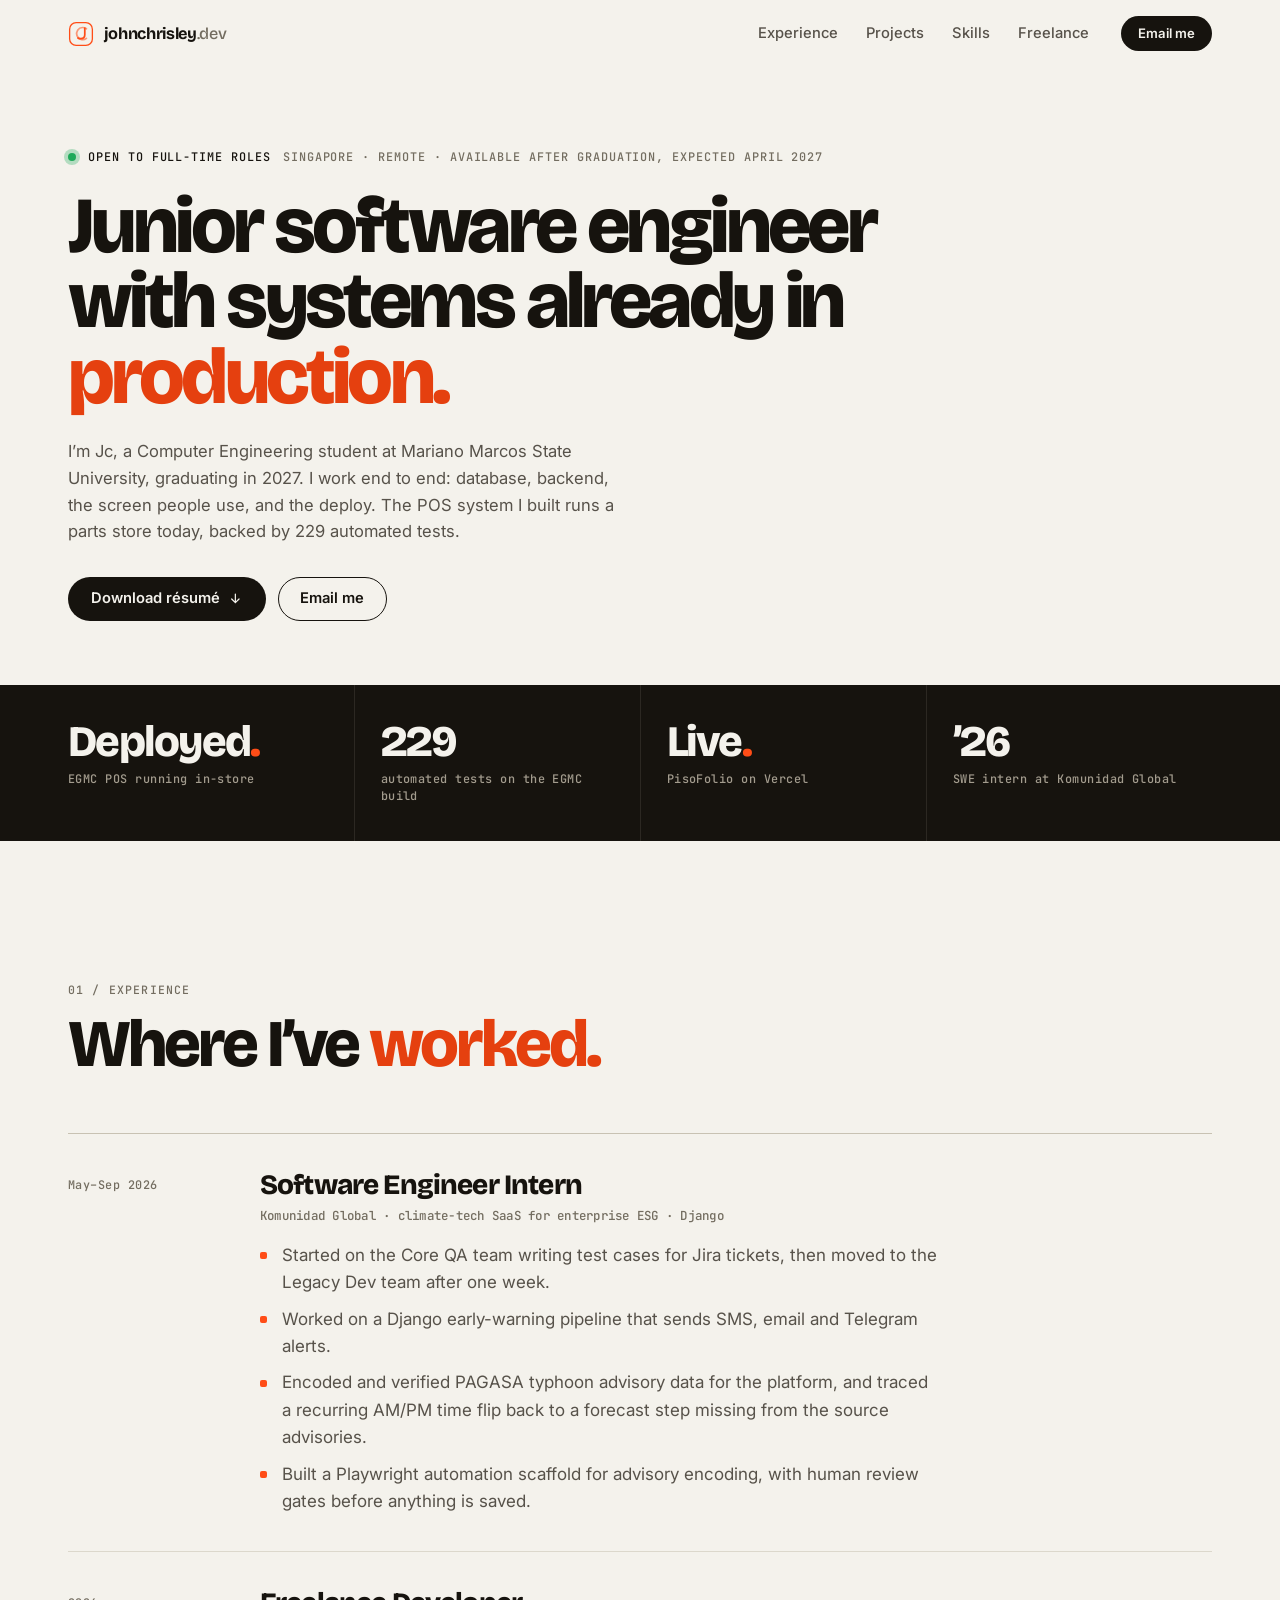
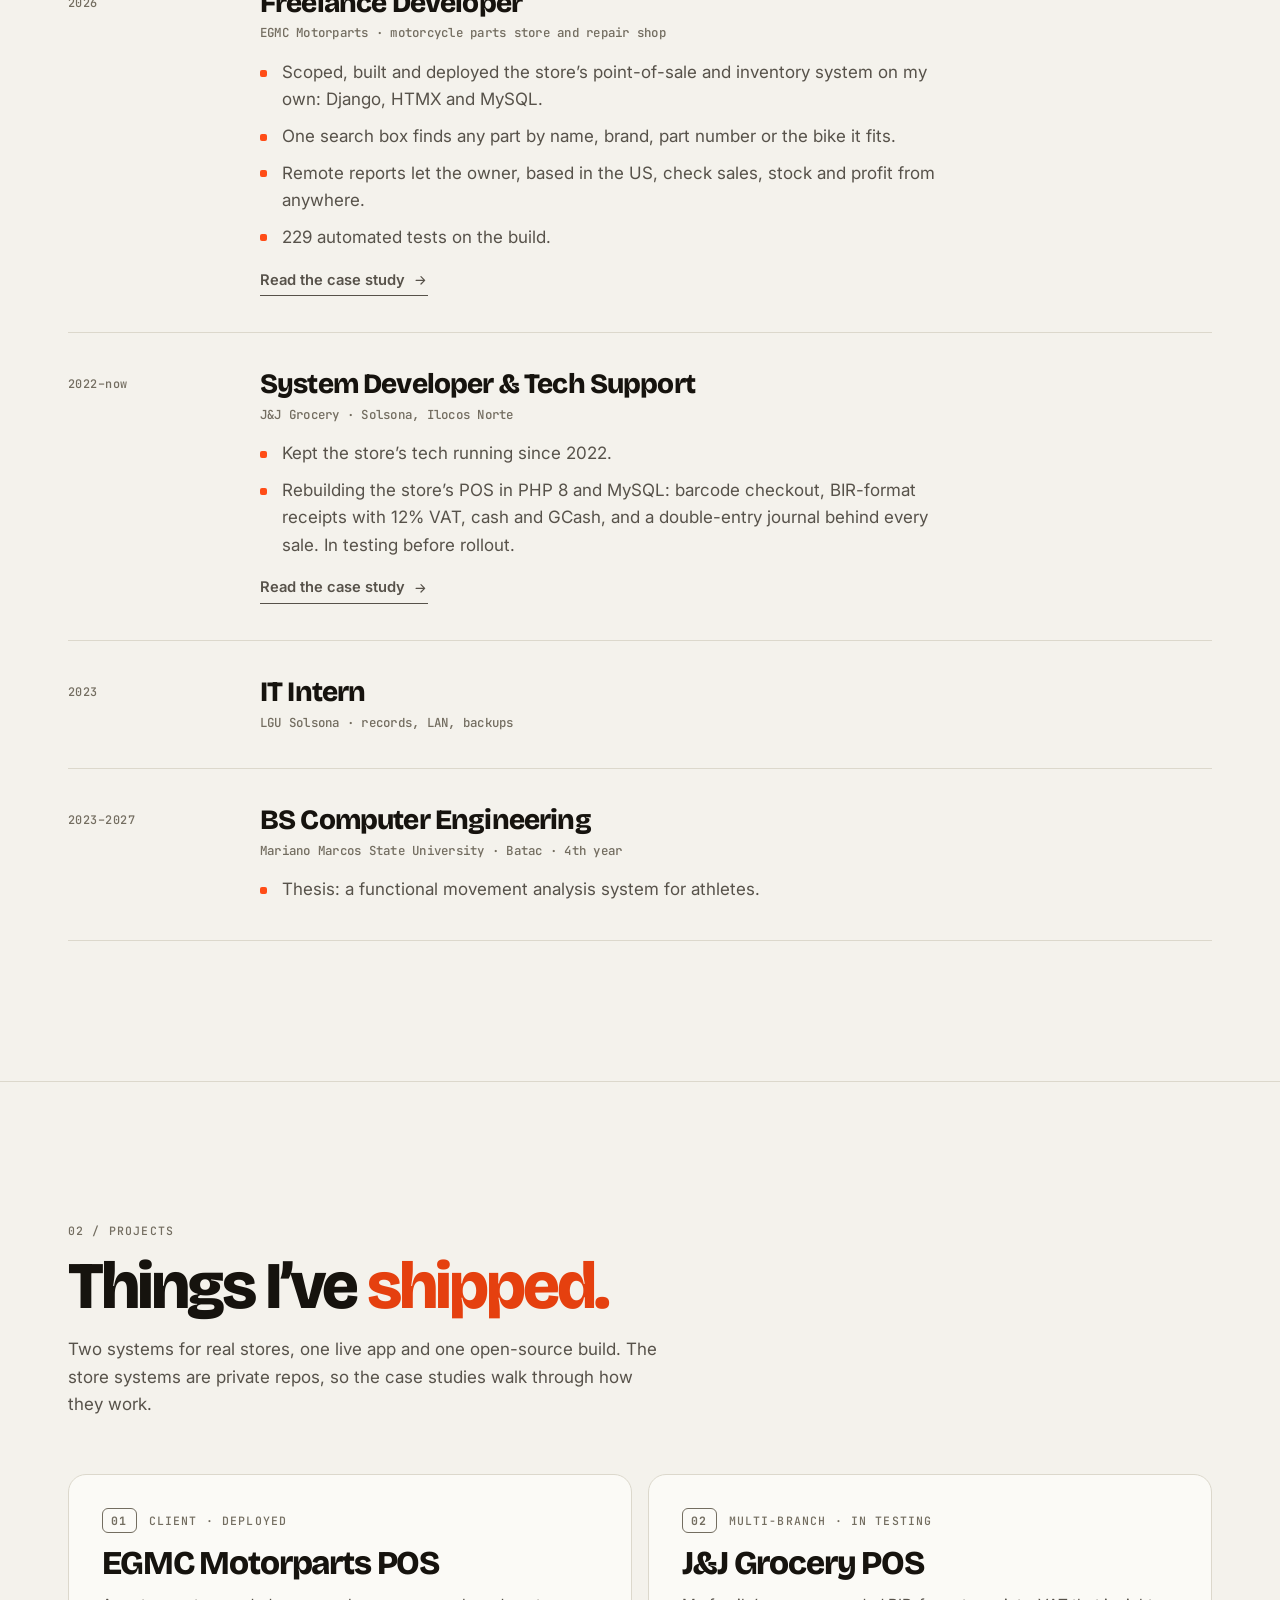
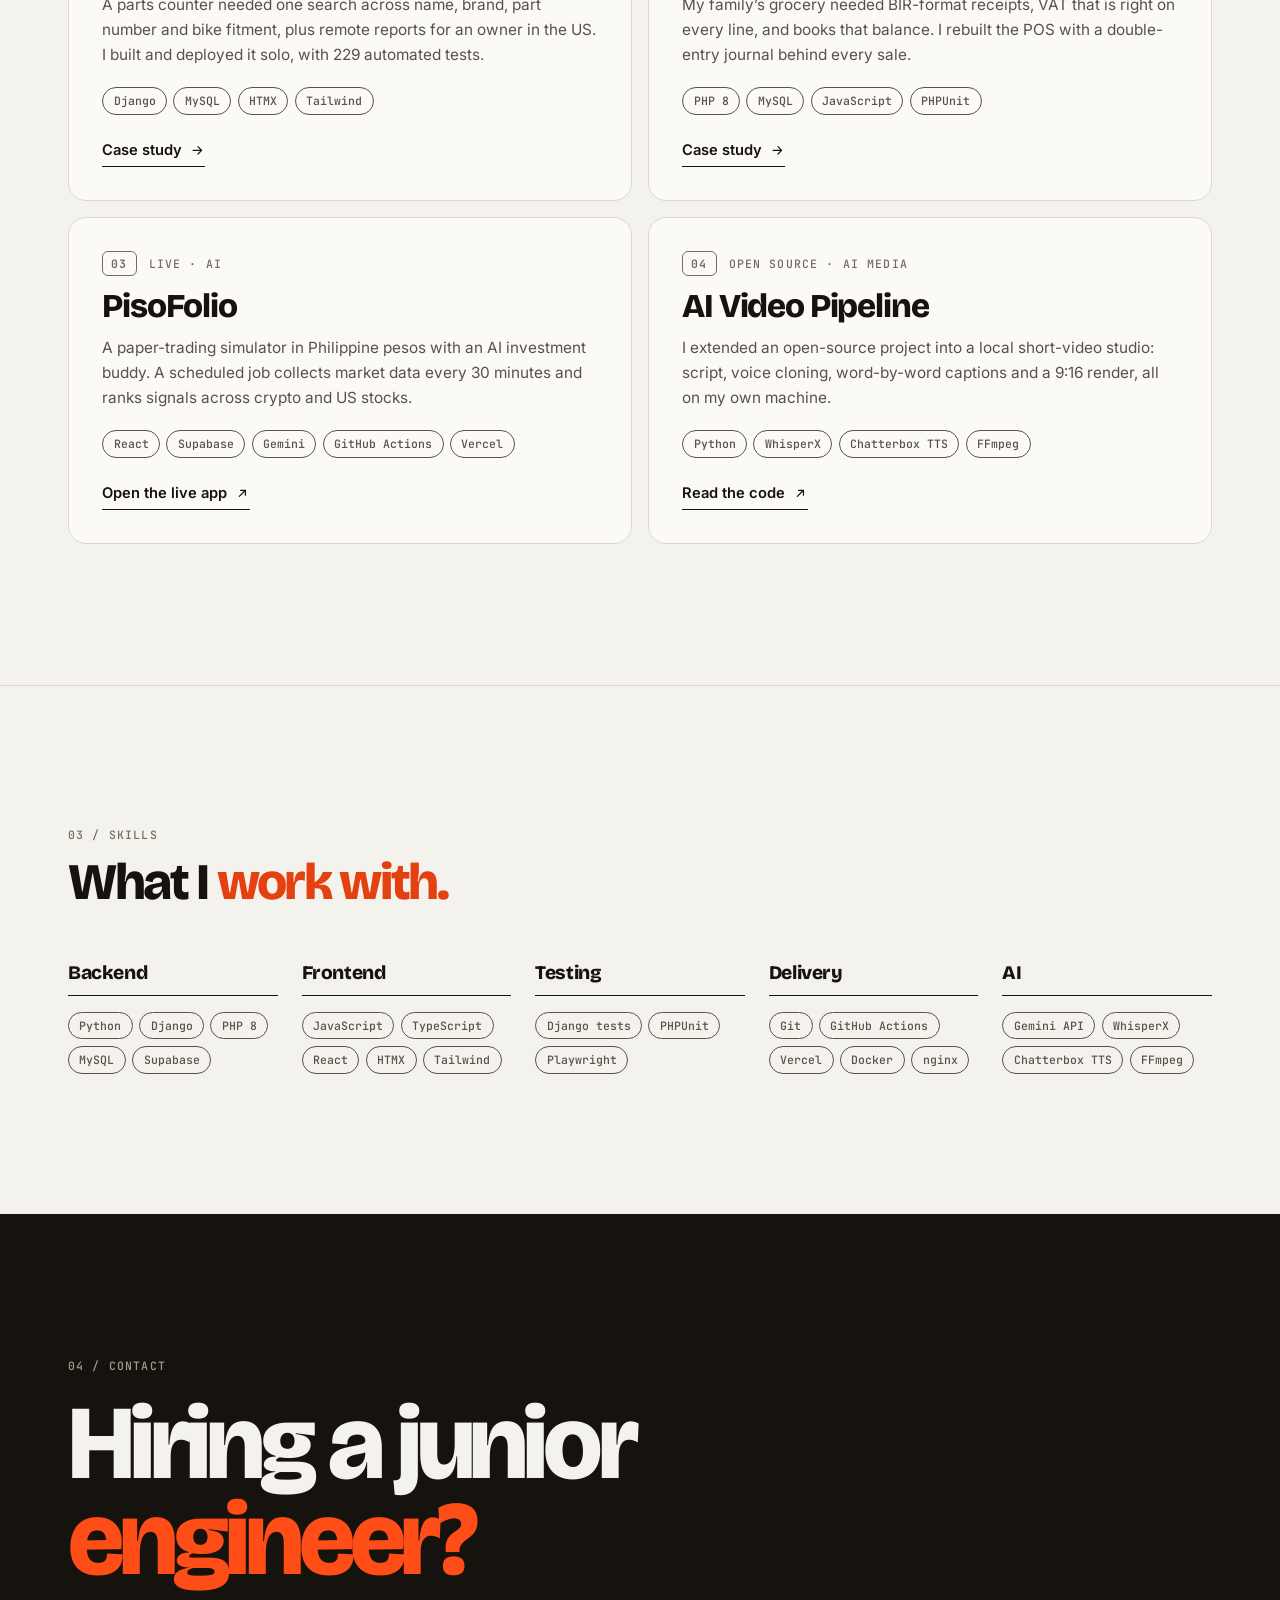
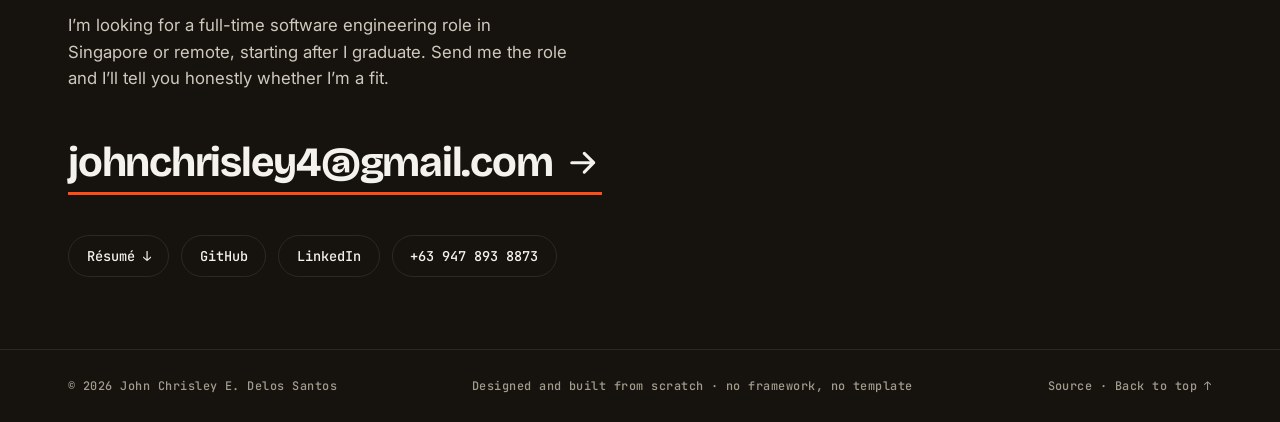
==== hire/index.html @ b16a9f64 "Add employer page at /hire" ====
<!DOCTYPE html>
<html lang="en">
<head>
  <meta charset="UTF-8" />
  <meta name="viewport" content="width=device-width, initial-scale=1.0" />

  <title>John Chrisley Delos Santos · Software Engineer</title>
  <meta name="description" content="Junior software engineer with systems already in production: a deployed POS backed by 229 automated tests, a climate-tech SaaS internship and full-stack work end to end. Open to full-time roles in Singapore and remote." />
  <meta name="author" content="John Chrisley E. Delos Santos" />
  <meta name="theme-color" content="#F4F2EC" />
  <meta name="robots" content="index, follow" />
  <link rel="canonical" href="https://johnchrisley.dev/hire/" />

  <meta property="og:type" content="profile" />
  <meta property="og:url" content="https://johnchrisley.dev/hire/" />
  <meta property="og:title" content="John Chrisley Delos Santos · Software Engineer" />
  <meta property="og:description" content="Junior software engineer with systems already in production. Open to full-time roles in Singapore and remote." />
  <meta property="og:image" content="https://johnchrisley.dev/img/og.png?v=kinetic1" />
  <meta property="og:image:width" content="1200" />
  <meta property="og:image:height" content="630" />
  <meta name="twitter:card" content="summary_large_image" />
  <meta name="twitter:title" content="John Chrisley Delos Santos · Software Engineer" />
  <meta name="twitter:description" content="Junior software engineer with systems already in production. Open to full-time roles in Singapore and remote." />
  <meta name="twitter:image" content="https://johnchrisley.dev/img/og.png?v=kinetic1" />

  <link rel="icon" type="image/svg+xml" href="/img/jc-logo.svg" />

  <link rel="preconnect" href="https://fonts.googleapis.com" />
  <link rel="preconnect" href="https://fonts.gstatic.com" crossorigin />
  <link href="https://fonts.googleapis.com/css2?family=Bricolage+Grotesque:opsz,wght@12..96,500;12..96,700;12..96,800&amp;family=Inter:wght@400;500;600&amp;family=JetBrains+Mono:wght@500;600;700&amp;display=swap" rel="stylesheet" />
  <link rel="stylesheet" href="/style.css?v=kinetic2" />

  <script>
    document.documentElement.classList.add('js');
    setTimeout(function () { if (!window.__jc) document.documentElement.classList.add('no-motion'); }, 3000);
  </script>

  <script type="application/ld+json">
  {
    "@context": "https://schema.org",
    "@type": "Person",
    "name": "John Chrisley E. Delos Santos",
    "alternateName": "Jc",
    "url": "https://johnchrisley.dev/hire/",
    "image": "https://johnchrisley.dev/img/og.png",
    "jobTitle": "Software Engineer",
    "description": "Junior software engineer building full-stack systems end to end: database, backend, user interface and deployment.",
    "alumniOf": { "@type": "CollegeOrUniversity", "name": "Mariano Marcos State University" },
    "email": "mailto:johnchrisley4@gmail.com",
    "sameAs": ["https://github.com/Aresss615", "https://www.linkedin.com/in/johnchrisley"],
    "knowsAbout": ["Python", "Django", "PHP", "MySQL", "JavaScript", "TypeScript", "React", "HTMX", "Automated testing", "Playwright", "GitHub Actions", "Large language models"]
  }
  </script>
</head>
<body>

  <a href="#experience" class="skip-link">Skip to experience</a>

  <header class="header" id="header">
    <div class="container header__inner">
      <a href="/" class="brand" aria-label="johnchrisley.dev, home">
        <svg class="brand__mark" viewBox="0 0 24 24" fill="none" aria-hidden="true">
          <rect x="1.5" y="1.5" width="21" height="21" rx="6" stroke="currentColor" stroke-width="1.2"/>
          <path d="M15.5 6.5v6.2c0 2.3-1.5 3.6-3.7 3.6-1 0-1.9-.25-2.6-.7" stroke="currentColor" stroke-width="1.6" stroke-linecap="round"/>
          <path d="M17 7.2A5.6 5.6 0 0 0 13.4 6 5.6 5.6 0 1 0 17 16" stroke="currentColor" stroke-width="1.6" stroke-linecap="round" opacity="0.55"/>
        </svg>
        <span>johnchrisley<span class="brand__dim">.dev</span></span>
      </a>
      <nav class="nav" aria-label="Primary">
        <a href="#experience">Experience</a>
        <a href="#projects">Projects</a>
        <a href="#skills">Skills</a>
        <a href="/">Freelance</a>
      </nav>
      <a href="#contact" class="btn btn--ink btn--sm header__cta">Email me</a>
      <button class="menu-toggle" id="menuToggle" type="button" aria-label="Open menu" aria-expanded="false" aria-controls="mobileMenu"><span></span></button>
    </div>
  </header>

  <div class="mobile-menu" id="mobileMenu" hidden>
    <nav aria-label="Mobile">
      <a href="#experience">Experience</a>
      <a href="#projects">Projects</a>
      <a href="#skills">Skills</a>
      <a href="#contact">Contact</a>
      <a href="/">Freelance</a>
    </nav>
    <a href="#contact" class="btn btn--accent">Email me</a>
  </div>

  <main id="top">

    <!-- HERO -->
    <section class="page-hero" aria-labelledby="hire-title">
      <div class="container">
        <p class="status" data-hero style="--d:0">
          <span class="status__dot" aria-hidden="true"></span>
          <span>Open to full-time roles</span>
          <!-- TODO: confirm graduation month; "expected April 2027" comes from Jc's estimate on 2026-11-01. -->
          <span class="status__dim">Singapore · Remote · Available after graduation, expected April 2027</span>
        </p>
        <h1 class="page-hero__title" id="hire-title" data-hero style="--d:1">Junior software engineer with systems already in <em>production.</em></h1>
        <p class="page-hero__sub" data-hero style="--d:2">I’m Jc, a Computer Engineering student at Mariano Marcos State University, graduating in 2027. I work end to end: database, backend, the screen people use, and the deploy. The POS system I built runs a parts store today, backed by 229 automated tests.</p>
        <div class="page-hero__actions" data-hero style="--d:3">
          <a href="https://drive.google.com/uc?export=download&amp;id=1K0SmSttcz0BwnOK9-gqVg9O5dzLa0S3p" class="btn btn--ink">Download résumé
            <svg viewBox="0 0 24 24" fill="none" stroke="currentColor" stroke-width="2" stroke-linecap="round" stroke-linejoin="round" aria-hidden="true"><path d="M12 5v14M6 13l6 6 6-6"/></svg>
          </a>
          <a href="#contact" class="btn btn--line">Email me</a>
        </div>
      </div>
    </section>

    <!-- PROOF -->
    <section class="proof" aria-label="Proof">
      <div class="container proof__grid">
        <div class="proof__item" data-reveal style="--d:0">
          <span class="proof__big">Deployed<em>.</em></span>
          <span class="proof__label">EGMC POS running in-store</span>
        </div>
        <div class="proof__item" data-reveal style="--d:1">
          <span class="proof__big" data-count="229">229</span>
          <span class="proof__label">automated tests on the EGMC build</span>
        </div>
        <div class="proof__item" data-reveal style="--d:2">
          <span class="proof__big">Live<em>.</em></span>
          <span class="proof__label">PisoFolio on Vercel</span>
        </div>
        <div class="proof__item" data-reveal style="--d:3">
          <span class="proof__big">’26</span>
          <span class="proof__label">SWE intern at Komunidad Global</span>
        </div>
      </div>
    </section>

    <!-- 01 · EXPERIENCE -->
    <section class="section" id="experience" aria-labelledby="experience-title">
      <div class="container">
        <header class="sec-head" data-reveal>
          <p class="tag">01 / Experience</p>
          <h2 class="sec-head__title" id="experience-title">Where I’ve <em>worked.</em></h2>
        </header>

        <ol class="xp">
          <li data-reveal>
            <!-- TODO: confirm end month. The site has said May–Sep 2026 since Sept; on 2026-11-01 Jc said the internship ended in October. -->
            <span class="xp__when">May–Sep 2026</span>
            <div>
              <h3 class="xp__role">Software Engineer Intern</h3>
              <p class="xp__org">Komunidad Global · climate-tech SaaS for enterprise ESG · Django</p>
              <!-- TODO: Jc to confirm he is comfortable publishing the QA, PAGASA and Playwright details below. -->
              <ul class="ticks">
                <li>Started on the Core QA team writing test cases for Jira tickets, then moved to the Legacy Dev team after one week.</li>
                <li>Worked on a Django early-warning pipeline that sends SMS, email and Telegram alerts.</li>
                <li>Encoded and verified PAGASA typhoon advisory data for the platform, and traced a recurring AM/PM time flip back to a forecast step missing from the source advisories.</li>
                <li>Built a Playwright automation scaffold for advisory encoding, with human review gates before anything is saved.</li>
              </ul>
            </div>
          </li>
          <li data-reveal>
            <span class="xp__when">2026</span>
            <div>
              <h3 class="xp__role">Freelance Developer</h3>
              <p class="xp__org">EGMC Motorparts · motorcycle parts store and repair shop</p>
              <ul class="ticks">
                <li>Scoped, built and deployed the store’s point-of-sale and inventory system on my own: Django, HTMX and MySQL.</li>
                <li>One search box finds any part by name, brand, part number or the bike it fits.</li>
                <li>Remote reports let the owner, based in the US, check sales, stock and profit from anywhere.</li>
                <li>229 automated tests on the build.</li>
              </ul>
              <a href="/work/egmc/" class="case__link">Read the case study
                <svg viewBox="0 0 24 24" fill="none" stroke="currentColor" stroke-width="2" stroke-linecap="round" stroke-linejoin="round" aria-hidden="true"><path d="M5 12h14M13 6l6 6-6 6"/></svg>
              </a>
            </div>
          </li>
          <li data-reveal>
            <span class="xp__when">2022–now</span>
            <div>
              <h3 class="xp__role">System Developer &amp; Tech Support</h3>
              <p class="xp__org">J&amp;J Grocery · Solsona, Ilocos Norte</p>
              <ul class="ticks">
                <li>Kept the store’s tech running since 2022.</li>
                <li>Rebuilding the store’s POS in PHP 8 and MySQL: barcode checkout, BIR-format receipts with 12% VAT, cash and GCash, and a double-entry journal behind every sale. In testing before rollout.</li>
              </ul>
              <a href="/work/jj-grocery/" class="case__link">Read the case study
                <svg viewBox="0 0 24 24" fill="none" stroke="currentColor" stroke-width="2" stroke-linecap="round" stroke-linejoin="round" aria-hidden="true"><path d="M5 12h14M13 6l6 6-6 6"/></svg>
              </a>
            </div>
          </li>
          <li data-reveal>
            <span class="xp__when">2023</span>
            <div>
              <h3 class="xp__role">IT Intern</h3>
              <p class="xp__org">LGU Solsona · records, LAN, backups</p>
            </div>
          </li>
          <li data-reveal>
            <span class="xp__when">2023–2027</span>
            <div>
              <h3 class="xp__role">BS Computer Engineering</h3>
              <p class="xp__org">Mariano Marcos State University · Batac · 4th year</p>
              <ul class="ticks">
                <li>Thesis: a functional movement analysis system for athletes.</li>
              </ul>
            </div>
          </li>
        </ol>
      </div>
    </section>

    <!-- 02 · PROJECTS -->
    <section class="section services" id="projects" aria-labelledby="projects-title">
      <div class="container">
        <header class="sec-head" data-reveal>
          <p class="tag">02 / Projects</p>
          <h2 class="sec-head__title" id="projects-title">Things I’ve <em>shipped.</em></h2>
          <p class="sec-head__note">Two systems for real stores, one live app and one open-source build. The store systems are private repos, so the case studies walk through how they work.</p>
        </header>

        <ul class="projects">
          <li class="proj" data-reveal style="--d:0">
            <p class="case__kicker"><b>01</b> Client · Deployed</p>
            <h3 class="proj__title">EGMC Motorparts POS</h3>
            <p class="proj__text">A parts counter needed one search across name, brand, part number and bike fitment, plus remote reports for an owner in the US. I built and deployed it solo, with 229 automated tests.</p>
            <ul class="chips" aria-label="Stack"><li>Django</li><li>MySQL</li><li>HTMX</li><li>Tailwind</li></ul>
            <a href="/work/egmc/" class="case__link">Case study
              <svg viewBox="0 0 24 24" fill="none" stroke="currentColor" stroke-width="2" stroke-linecap="round" stroke-linejoin="round" aria-hidden="true"><path d="M5 12h14M13 6l6 6-6 6"/></svg>
            </a>
          </li>
          <li class="proj" data-reveal style="--d:1">
            <p class="case__kicker"><b>02</b> Multi-branch · In testing</p>
            <h3 class="proj__title">J&amp;J Grocery POS</h3>
            <p class="proj__text">My family’s grocery needed BIR-format receipts, VAT that is right on every line, and books that balance. I rebuilt the POS with a double-entry journal behind every sale.</p>
            <ul class="chips" aria-label="Stack"><li>PHP 8</li><li>MySQL</li><li>JavaScript</li><li>PHPUnit</li></ul>
            <a href="/work/jj-grocery/" class="case__link">Case study
              <svg viewBox="0 0 24 24" fill="none" stroke="currentColor" stroke-width="2" stroke-linecap="round" stroke-linejoin="round" aria-hidden="true"><path d="M5 12h14M13 6l6 6-6 6"/></svg>
            </a>
          </li>
          <li class="proj" data-reveal style="--d:0">
            <p class="case__kicker"><b>03</b> Live · AI</p>
            <h3 class="proj__title">PisoFolio</h3>
            <p class="proj__text">A paper-trading simulator in Philippine pesos with an AI investment buddy. A scheduled job collects market data every 30 minutes and ranks signals across crypto and US stocks.</p>
            <ul class="chips" aria-label="Stack"><li>React</li><li>Supabase</li><li>Gemini</li><li>GitHub Actions</li><li>Vercel</li></ul>
            <a href="https://pisofolio.vercel.app" target="_blank" rel="noopener" class="case__link">Open the live app
              <svg viewBox="0 0 24 24" fill="none" stroke="currentColor" stroke-width="2" stroke-linecap="round" stroke-linejoin="round" aria-hidden="true"><path d="M7 17 17 7M9 7h8v8"/></svg>
            </a>
          </li>
          <li class="proj" data-reveal style="--d:1">
            <p class="case__kicker"><b>04</b> Open source · AI media</p>
            <h3 class="proj__title">AI Video Pipeline</h3>
            <p class="proj__text">I extended an open-source project into a local short-video studio: script, voice cloning, word-by-word captions and a 9:16 render, all on my own machine.</p>
            <ul class="chips" aria-label="Stack"><li>Python</li><li>WhisperX</li><li>Chatterbox TTS</li><li>FFmpeg</li></ul>
            <a href="https://github.com/Aresss615/MoneyPrinterTurbo-Extended" target="_blank" rel="noopener" class="case__link">Read the code
              <svg viewBox="0 0 24 24" fill="none" stroke="currentColor" stroke-width="2" stroke-linecap="round" stroke-linejoin="round" aria-hidden="true"><path d="M7 17 17 7M9 7h8v8"/></svg>
            </a>
          </li>
        </ul>
      </div>
    </section>

    <!-- 03 · SKILLS -->
    <section class="section about" id="skills" aria-labelledby="skills-title">
      <div class="container">
        <header class="sec-head" data-reveal>
          <p class="tag">03 / Skills</p>
          <h2 class="sec-head__title" id="skills-title">What I <em>work with.</em></h2>
        </header>

        <div class="skills" data-reveal>
          <div>
            <h3>Backend</h3>
            <ul class="chips"><li>Python</li><li>Django</li><li>PHP 8</li><li>MySQL</li><li>Supabase</li></ul>
          </div>
          <div>
            <h3>Frontend</h3>
            <ul class="chips"><li>JavaScript</li><li>TypeScript</li><li>React</li><li>HTMX</li><li>Tailwind</li></ul>
          </div>
          <div>
            <h3>Testing</h3>
            <ul class="chips"><li>Django tests</li><li>PHPUnit</li><li>Playwright</li></ul>
          </div>
          <div>
            <h3>Delivery</h3>
            <ul class="chips"><li>Git</li><li>GitHub Actions</li><li>Vercel</li><li>Docker</li><li>nginx</li></ul>
          </div>
          <div>
            <h3>AI</h3>
            <ul class="chips"><li>Gemini API</li><li>WhisperX</li><li>Chatterbox TTS</li><li>FFmpeg</li></ul>
          </div>
        </div>
      </div>
    </section>

    <!-- 04 · CONTACT -->
    <section class="contact" id="contact" aria-labelledby="contact-title">
      <div class="container">
        <p class="tag" data-reveal>04 / Contact</p>
        <h2 class="contact__title" id="contact-title" data-reveal>Hiring a junior<br /><em>engineer?</em></h2>
        <p class="contact__sub" data-reveal>I’m looking for a full-time software engineering role in Singapore or remote, starting after I graduate. Send me the role and I’ll tell you honestly whether I’m a fit.</p>
        <a class="contact__mail" href="mailto:johnchrisley4@gmail.com?subject=Software%20engineer%20role" data-reveal>johnchrisley4@gmail.com
          <svg viewBox="0 0 24 24" fill="none" stroke="currentColor" stroke-width="2" stroke-linecap="round" stroke-linejoin="round" aria-hidden="true"><path d="M5 12h14M13 6l6 6-6 6"/></svg>
        </a>
        <ul class="contact__links" data-reveal>
          <li><a href="https://drive.google.com/uc?export=download&amp;id=1K0SmSttcz0BwnOK9-gqVg9O5dzLa0S3p">Résumé ↓</a></li>
          <li><a href="https://github.com/Aresss615" target="_blank" rel="noopener">GitHub</a></li>
          <li><a href="https://www.linkedin.com/in/johnchrisley" target="_blank" rel="noopener">LinkedIn</a></li>
          <li><a href="tel:+639478938873">+63 947 893 8873</a></li>
        </ul>
      </div>
    </section>
  </main>

  <footer class="footer">
    <div class="container footer__inner">
      <span>© 2026 John Chrisley E. Delos Santos</span>
      <span>Designed and built from scratch · no framework, no template</span>
      <span><a href="https://github.com/Aresss615/Aresss615.github.io" target="_blank" rel="noopener">Source</a> · <a href="#top">Back to top ↑</a></span>
    </div>
  </footer>

  <script src="/script.js?v=kinetic2" defer></script>
</body>
</html>
---- style.css ----
/* ================================================================
   KINETIC EDITORIAL · johnchrisley.dev
   Paper base, ink type, one signal-orange accent, giant display.
   Motion budget: transform + opacity only.
   1 tokens · 2 base · 3 buttons · 4 header + menu · 5 hero · 6 proof
   7 sections · 8 work · 9 lab · 10 services · 11 about · 12 contact
   13 footer · 14 reveal · 15 reduced motion · 16 subpages
   ================================================================ */

/* 1 · tokens ------------------------------------------------------ */
:root {
  --paper: #F4F2EC;
  --card: #FBFAF6;
  --line: #DCD8CC;
  --line-2: #C8C2B3;
  --ink: #16130E;
  --ink-2: #57524A;
  --ink-3: #736D60;
  --ink-soft: #A39C8E;
  --ink-line: #2C2822;
  --accent: #FF4D17;
  --accent-text: #E5400F;
  --green: #1FAA59;
  --forest: #26332B;

  --ff-display: 'Bricolage Grotesque', 'Helvetica Neue', Arial, sans-serif;
  --ff-body: 'Inter', system-ui, -apple-system, 'Segoe UI', sans-serif;
  --ff-mono: 'JetBrains Mono', ui-monospace, 'SFMono-Regular', Menlo, monospace;

  --container: 1240px;
  --pad-x: clamp(1rem, 5vw, 3rem);
  --sec-py: clamp(5rem, 11vw, 9rem);
  --header-h: 68px;
  --radius: 22px;

  --ease: cubic-bezier(0.22, 1, 0.36, 1);
  --ease-io: cubic-bezier(0.7, 0, 0.2, 1);
}

/* 2 · base -------------------------------------------------------- */
*, *::before, *::after { box-sizing: border-box; margin: 0; padding: 0; }

html {
  -webkit-text-size-adjust: 100%;
  scroll-behavior: smooth;
  scroll-padding-top: var(--header-h);
}
html.menu-open { overflow: hidden; }

body {
  font-family: var(--ff-body);
  font-size: 1.0625rem;
  line-height: 1.6;
  color: var(--ink-2);
  background: var(--paper);
  -webkit-font-smoothing: antialiased;
  -moz-osx-font-smoothing: grayscale;
  overflow-x: clip;
}

h1, h2, h3 {
  font-family: var(--ff-display);
  font-weight: 800;
  line-height: 1;
  letter-spacing: -0.035em;
  color: var(--ink);
}

a { color: inherit; text-decoration: none; }
ul, ol { list-style: none; }
img { display: block; max-width: 100%; height: auto; }
em { font-style: normal; color: var(--accent-text); }
strong { color: var(--ink); font-weight: 600; }
::selection { background: var(--accent); color: var(--ink); }
/* Focus ring: ink on light surfaces, orange on dark ones (3:1 or better on each). */
:focus-visible { outline: 2px solid var(--ink); outline-offset: 3px; border-radius: 4px; }
.case--ink :focus-visible, .case--forest :focus-visible, .contact :focus-visible, .footer :focus-visible { outline-color: var(--accent); }

.container { width: 100%; max-width: var(--container); margin-inline: auto; padding-inline: var(--pad-x); }

.sr-only {
  position: absolute; width: 1px; height: 1px; padding: 0; margin: -1px;
  overflow: hidden; clip: rect(0 0 0 0); white-space: nowrap; border: 0;
}

.skip-link {
  position: fixed; top: 0; left: 50%; z-index: 100;
  transform: translate(-50%, -120%);
  padding: 0.6rem 1rem; border-radius: 0 0 10px 10px;
  background: var(--ink); color: var(--paper);
  font: 500 0.8rem var(--ff-mono);
  transition: transform 0.2s var(--ease);
}
.skip-link:focus { transform: translate(-50%, 0); }

.tag {
  font: 500 0.72rem/1.4 var(--ff-mono);
  letter-spacing: 0.1em;
  text-transform: uppercase;
  color: var(--ink-3);
}

/* 3 · buttons ----------------------------------------------------- */
.btn {
  display: inline-flex; align-items: center; gap: 0.55rem;
  padding: 0.85rem 1.35rem;
  border: 1.5px solid transparent; border-radius: 999px;
  font: 600 0.92rem/1 var(--ff-body);
  white-space: nowrap;
  transition: transform 0.25s var(--ease), background-color 0.25s, color 0.25s, border-color 0.25s;
}
.btn svg { width: 1em; height: 1em; transition: transform 0.25s var(--ease); }
.btn:hover svg { transform: translateX(3px); }
.btn:active { transform: scale(0.97); }
.btn--ink { background: var(--ink); color: var(--paper); }
.btn--ink:hover { background: #000; }
.btn--ink:hover svg { transform: translateY(3px); }
.btn--line { border-color: var(--ink); color: var(--ink); }
.btn--line:hover { background: var(--ink); color: var(--paper); }
.btn--accent { background: var(--accent); color: var(--ink); }
.btn--accent:hover { background: #FF6A3D; }
.btn--sm { padding: 0.6rem 1rem; font-size: 0.82rem; }

/* 4 · header + mobile menu ---------------------------------------- */
.header {
  position: fixed; inset: 0 0 auto; z-index: 50;
  height: var(--header-h);
  border-bottom: 1px solid transparent;
  transition: background-color 0.3s, border-color 0.3s;
}
.header.is-scrolled, .menu-open .header { background: var(--paper); border-color: var(--line); }
.header__inner { height: 100%; display: flex; align-items: center; gap: 2rem; }

.brand {
  display: inline-flex; align-items: center; gap: 0.6rem;
  margin-right: auto;
  font: 700 1.02rem var(--ff-display);
  letter-spacing: -0.02em;
  color: var(--ink);
}
.brand__mark { width: 26px; height: 26px; color: var(--accent); }
.brand__dim { color: var(--ink-3); font-weight: 500; }

.nav { display: flex; gap: 1.75rem; }
.nav a { position: relative; font-size: 0.92rem; font-weight: 500; color: var(--ink-2); transition: color 0.2s; }
.nav a::after {
  content: ''; position: absolute; left: 0; right: 0; bottom: -4px; height: 1.5px;
  background: var(--ink); transform: scaleX(0); transform-origin: left;
  transition: transform 0.3s var(--ease);
}
.nav a:hover { color: var(--ink); }
.nav a:hover::after { transform: scaleX(1); }

.menu-toggle {
  display: none; position: relative;
  width: 42px; height: 42px; border-radius: 50%;
  border: 1.5px solid var(--ink); background: transparent; cursor: pointer;
}
.menu-toggle span { position: absolute; inset: 0; }
.menu-toggle span::before, .menu-toggle span::after {
  content: ''; position: absolute; top: 50%; left: 50%;
  width: 16px; height: 1.5px; margin-top: -0.75px; background: var(--ink);
  transition: transform 0.3s var(--ease);
}
.menu-toggle span::before { transform: translate(-50%, -3px); }
.menu-toggle span::after { transform: translate(-50%, 3px); }
.menu-toggle[aria-expanded="true"] span::before { transform: translate(-50%, 0) rotate(45deg); }
.menu-toggle[aria-expanded="true"] span::after { transform: translate(-50%, 0) rotate(-45deg); }

.mobile-menu {
  position: fixed; inset: var(--header-h) 0 0; z-index: 49;
  display: flex; flex-direction: column; gap: 2rem;
  padding: 2rem var(--pad-x);
  background: var(--paper);
  overflow-y: auto;
}
.mobile-menu[hidden] { display: none; }
.mobile-menu nav { display: flex; flex-direction: column; }
.mobile-menu nav a {
  padding: 0.4rem 0;
  border-bottom: 1px solid var(--line);
  font: 800 2.4rem/1.15 var(--ff-display);
  letter-spacing: -0.03em;
  color: var(--ink);
}
.mobile-menu .btn { align-self: flex-start; }

@media (max-width: 860px) {
  .nav, .header__cta { display: none; }
  .menu-toggle { display: inline-block; }
}

/* 5 · hero -------------------------------------------------------- */
.hero {
  display: flex; flex-direction: column; justify-content: flex-end;
  min-height: max(560px, calc(100svh - 8.5rem));
  padding: calc(var(--header-h) + 3rem) 0 clamp(2.5rem, 7vh, 4.5rem);
}

.status {
  display: flex; flex-wrap: wrap; align-items: center; gap: 0.4rem 0.75rem;
  font: 500 0.74rem/1.4 var(--ff-mono);
  letter-spacing: 0.08em;
  text-transform: uppercase;
  color: var(--ink);
}
.status__dot { position: relative; width: 8px; height: 8px; border-radius: 50%; background: var(--green); }
.status__dot::after {
  content: ''; position: absolute; inset: -4px; border-radius: 50%;
  background: rgba(31, 170, 89, 0.3);
  animation: pulse 2.4s var(--ease) infinite;
}
.status__dim { color: var(--ink-3); }
@keyframes pulse { from { transform: scale(0.5); opacity: 1; } to { transform: scale(2.2); opacity: 0; } }

.hero__title {
  --lh: 0.94;
  margin-top: clamp(1.25rem, 3vh, 2rem);
  font-size: clamp(2.6rem, 6.6vw, 5.6rem);
  line-height: var(--lh);
  letter-spacing: -0.045em;
}
.hero__line { display: block; }

/* Rolling word. The sizer reserves the widest word so nothing reflows.
   The clip window starts at the word's own line (never above it, or the
   outgoing word paints over the line above) and leaves room below for
   descenders. Items sit 0.4em apart so neighbours never peek in. */
.roller {
  --step: calc((var(--lh) + 0.4) * 1em);
  position: relative;
  display: inline-block;
  padding: 0 0 0.24em;
  margin: 0 0 -0.24em;
  color: var(--accent-text);
  clip-path: inset(0 -0.3em);
}
.roller__sizer { visibility: hidden; }
.roller__track {
  position: absolute; top: 0; left: 0;
  display: flex; flex-direction: column; gap: 0.4em;
  animation: roll 12.5s var(--ease-io) 1.6s 3 both;
}
.roller__track > span { display: block; height: calc(var(--lh) * 1em); line-height: var(--lh); white-space: nowrap; }
.roller.is-paused .roller__track { animation-play-state: paused; }
@keyframes roll {
  0%, 15%  { transform: translateY(0); }
  20%, 35% { transform: translateY(calc(var(--step) * -1)); }
  40%, 55% { transform: translateY(calc(var(--step) * -2)); }
  60%, 75% { transform: translateY(calc(var(--step) * -3)); }
  80%, 95% { transform: translateY(calc(var(--step) * -4)); }
  100%     { transform: translateY(calc(var(--step) * -5)); }
}

.hero__foot {
  display: flex; flex-wrap: wrap; align-items: flex-end; justify-content: space-between;
  gap: 1.5rem 3rem;
  margin-top: clamp(2rem, 5vh, 3.25rem);
  padding-top: clamp(1.5rem, 3vh, 2rem);
  border-top: 1px solid var(--line-2);
}
.hero__sub { max-width: 38ch; font-size: clamp(1rem, 1.3vw, 1.15rem); }
.hero__actions { display: flex; flex-wrap: wrap; gap: 0.75rem; }

/* 6 · proof strip ------------------------------------------------- */
.proof { background: var(--ink); color: var(--paper); }
.proof__grid { display: grid; grid-template-columns: repeat(4, 1fr); }
.proof__item {
  display: flex; flex-direction: column; gap: 0.4rem;
  padding: clamp(1.5rem, 3vw, 2.25rem) clamp(1rem, 2vw, 1.75rem);
  border-left: 1px solid var(--ink-line);
}
.proof__item:first-child { border-left: 0; padding-left: 0; }
.proof__big {
  font: 800 clamp(1.5rem, 3.4vw, 2.75rem)/1 var(--ff-display);
  letter-spacing: -0.04em;
  color: var(--paper);
  font-variant-numeric: tabular-nums;
}
.proof__big em { color: var(--accent); }
.proof__label { font: 500 0.74rem/1.45 var(--ff-mono); letter-spacing: 0.04em; color: var(--ink-soft); }

@media (max-width: 760px) {
  .proof__grid { grid-template-columns: 1fr 1fr; }
  .proof__item { padding-left: 1rem; border-top: 1px solid var(--ink-line); }
  .proof__item:nth-child(odd) { border-left: 0; padding-left: 0; }
  .proof__item:nth-child(-n + 2) { border-top: 0; }
}

/* 7 · sections ---------------------------------------------------- */
.section { padding: var(--sec-py) 0; }
.sec-head { max-width: 780px; }
.sec-head__title {
  margin-top: 0.9rem;
  font-size: clamp(2.3rem, 5.2vw, 4.4rem);
  line-height: 0.98;
  letter-spacing: -0.045em;
}
.sec-head__note { margin-top: 1.1rem; max-width: 54ch; }

/* 8 · work: stacking case cards ----------------------------------- */
.cases {
  display: flex; flex-direction: column;
  gap: clamp(1.25rem, 3vw, 2rem);
  margin-top: clamp(2.5rem, 6vw, 4.5rem);
}
.cases.is-stacking { gap: 10vh; padding-bottom: 8vh; }
.cases.is-stacking .case { position: sticky; top: calc(var(--header-h) + 1rem + var(--i) * 1.1rem); }

.case__card {
  position: relative;
  display: grid;
  grid-template-columns: minmax(0, 0.95fr) minmax(0, 1.2fr);
  align-items: center;
  gap: clamp(1.5rem, 3.5vw, 3.5rem);
  padding: clamp(1.25rem, 3.2vw, 3rem);
  border-radius: var(--radius);
  overflow: hidden;
  box-shadow: 0 -18px 50px -30px rgba(22, 19, 14, 0.45);
}
.is-stacking .case__card { transform-origin: 50% 0; transform: scale(calc(1 - var(--p, 0) * 0.05)); }
/* A focused card comes to the front, so keyboard focus is never hidden under the stack. */
.cases.is-stacking .case:focus-within { z-index: 1; }
.is-stacking .case:focus-within .case__card { transform: none; }
.is-stacking .case:focus-within .case__card::after { opacity: 0; }
.is-stacking .case__card::after {
  content: ''; position: absolute; inset: 0; border-radius: inherit;
  background: #0B0A08; opacity: calc(var(--p, 0) * 0.3); pointer-events: none;
}

.case--paper .case__card { background: var(--card); color: var(--ink-2); border: 1px solid var(--line); }
.case--accent .case__card { background: var(--accent); color: rgba(22, 19, 14, 0.86); }
.case--ink .case__card { background: var(--ink); color: #CFC9BD; }
.case--forest .case__card { background: var(--forest); color: #CBD8CF; }
.case--ink .case__title, .case--forest .case__title { color: #FFFFFF; }

.case__kicker {
  display: flex; align-items: center; gap: 0.75rem;
  font: 500 0.72rem/1 var(--ff-mono);
  letter-spacing: 0.1em;
  text-transform: uppercase;
}
.case__kicker b { padding: 0.35rem 0.5rem; border: 1px solid currentColor; border-radius: 6px; font-weight: 700; }
.case__title { margin-top: 1rem; font-size: clamp(1.9rem, 3.4vw, 3rem); letter-spacing: -0.04em; }
.case__text { margin-top: 1rem; max-width: 46ch; font-size: 0.98rem; }

.chips { display: flex; flex-wrap: wrap; gap: 0.4rem; margin-top: 1.25rem; }
.chips li { padding: 0.45rem 0.65rem; border: 1px solid currentColor; border-radius: 999px; font: 500 0.72rem/1 var(--ff-mono); }

.case__link {
  display: inline-flex; align-items: center; gap: 0.5rem;
  margin-top: 1.5rem; padding-bottom: 0.2rem;
  border-bottom: 1.5px solid currentColor;
  font-weight: 600; font-size: 0.92rem;
}
.case__link svg { width: 1em; height: 1em; transition: transform 0.25s var(--ease); }
.case__link:hover svg { transform: translate(3px, -3px); }
.case__note { margin-top: 1.5rem; font: 500 0.74rem var(--ff-mono); letter-spacing: 0.04em; }

.case__shot {
  border-radius: 14px; overflow: hidden;
  background: #1D1C1A;
  box-shadow: 0 30px 60px -30px rgba(0, 0, 0, 0.55), 0 0 0 1px rgba(0, 0, 0, 0.08);
}
.case__shot::before {
  content: ''; display: block; height: 26px;
  background:
    radial-gradient(circle at 16px 50%, #4A4640 0 4px, transparent 4.5px),
    radial-gradient(circle at 30px 50%, #4A4640 0 4px, transparent 4.5px),
    radial-gradient(circle at 44px 50%, #4A4640 0 4px, transparent 4.5px),
    #1D1C1A;
}
.case__shot img { width: 100%; aspect-ratio: 16 / 10; object-fit: cover; object-position: top left; }

@media (max-width: 860px) {
  .case__card { grid-template-columns: 1fr; }
  .case__shot { order: -1; }
}

/* 9 · lab --------------------------------------------------------- */
.lab { margin-top: clamp(3.5rem, 8vw, 6rem); }
.lab__head {
  display: flex; align-items: baseline; justify-content: space-between; gap: 1rem;
  padding-bottom: 1rem; border-bottom: 1px solid var(--line-2);
}
.lab__all { font-size: 0.9rem; font-weight: 600; color: var(--ink); }
.lab__grid { display: grid; grid-template-columns: repeat(4, 1fr); gap: 1rem; margin-top: 1.25rem; }
.lab__card {
  display: flex; flex-direction: column; gap: 0.35rem; height: 100%;
  padding: 1.1rem 1.15rem;
  border: 1px solid var(--line); border-radius: 14px;
  background: var(--card);
  transition: transform 0.3s var(--ease), border-color 0.3s;
}
a.lab__card:hover { transform: translateY(-3px); border-color: var(--ink); }
.lab__name { font: 700 1.05rem var(--ff-display); letter-spacing: -0.02em; color: var(--ink); }
.lab__desc { font-size: 0.86rem; line-height: 1.5; }
.lab__meta { margin-top: auto; padding-top: 0.5rem; font: 500 0.7rem var(--ff-mono); letter-spacing: 0.04em; color: var(--ink-3); }

@media (max-width: 1000px) { .lab__grid { grid-template-columns: 1fr 1fr; } }
@media (max-width: 520px) { .lab__grid { grid-template-columns: 1fr; } }

/* 10 · services --------------------------------------------------- */
.services { border-top: 1px solid var(--line); }
.offers { display: grid; grid-template-columns: repeat(3, 1fr); gap: 1rem; margin-top: clamp(2.5rem, 5vw, 3.5rem); }
.offer {
  display: flex; flex-direction: column; gap: 0.75rem;
  min-height: 260px;
  padding: clamp(1.5rem, 2.5vw, 2rem);
  border: 1px solid var(--line); border-radius: 18px;
  background: var(--card);
}
.offer__num {
  display: inline-grid; place-items: center;
  width: 2.4rem; height: 2.4rem; border-radius: 10px;
  background: var(--accent); color: var(--ink);
  font: 700 0.8rem var(--ff-mono);
}
.offer h3 { margin-top: auto; font-size: 1.6rem; letter-spacing: -0.03em; }
.offer p { font-size: 0.95rem; }

.steps {
  position: relative;
  display: grid; grid-template-columns: repeat(4, 1fr); gap: 1.5rem;
  margin-top: clamp(2.5rem, 5vw, 3.5rem);
  padding-top: 1.5rem;
}
.steps::before, .steps::after { content: ''; position: absolute; top: 0; left: 0; right: 0; }
.steps::before { height: 1px; background: var(--line-2); }
.steps::after {
  height: 2px; background: var(--accent);
  transform: scaleX(0); transform-origin: left;
  transition: transform 1.4s var(--ease) 0.2s;
}
.steps.is-in::after, .no-motion .steps::after { transform: scaleX(1); }
.step__k {
  display: inline-flex; align-items: center; gap: 0.5rem;
  font: 600 0.74rem var(--ff-mono);
  letter-spacing: 0.08em;
  text-transform: uppercase;
  color: var(--ink);
}
.step__k::before { content: ''; width: 7px; height: 7px; border-radius: 2px; background: var(--accent); }
.step p { margin-top: 0.5rem; font-size: 0.95rem; }

.services__cta { display: flex; flex-wrap: wrap; align-items: center; gap: 1rem 1.5rem; margin-top: 2.75rem; }
.services__note { font: 500 0.78rem var(--ff-mono); letter-spacing: 0.02em; color: var(--ink-3); }

@media (max-width: 900px) {
  .offers { grid-template-columns: 1fr; }
  .offer { min-height: 0; }
  .offer h3 { margin-top: 0.5rem; }
  .steps { grid-template-columns: 1fr 1fr; }
}
@media (max-width: 520px) { .steps { grid-template-columns: 1fr; } }

/* 11 · about ------------------------------------------------------ */
.about { border-top: 1px solid var(--line); }
.about__grid { display: grid; grid-template-columns: 1.05fr 0.95fr; gap: clamp(2.5rem, 6vw, 6rem); align-items: start; }
.about .sec-head__title { font-size: clamp(2.3rem, 4vw, 3.4rem); }
.about__text { margin-top: 1.25rem; max-width: 54ch; font-size: 1.05rem; }
.timeline { border-top: 1px solid var(--line-2); }
.timeline li { display: grid; grid-template-columns: 8.5rem 1fr; gap: 1rem; padding: 1.15rem 0; border-bottom: 1px solid var(--line); }
.timeline__when { padding-top: 0.15rem; font: 500 0.74rem/1.6 var(--ff-mono); letter-spacing: 0.04em; color: var(--ink-3); }
.timeline b { display: block; font-weight: 600; color: var(--ink); }
.timeline small { display: block; margin-top: 0.2rem; font-size: 0.88rem; color: var(--ink-3); }

@media (max-width: 860px) { .about__grid { grid-template-columns: 1fr; } }
@media (max-width: 420px) { .timeline li { grid-template-columns: 1fr; gap: 0.25rem; } }

/* 12 · contact ---------------------------------------------------- */
.contact { background: var(--ink); color: #CFC9BD; padding: clamp(5rem, 12vw, 9rem) 0 clamp(3rem, 6vw, 4.5rem); }
.contact .tag { color: var(--ink-soft); }
.contact__title {
  margin-top: 1.25rem;
  font-size: clamp(2.8rem, 8.2vw, 7.2rem);
  line-height: 0.92;
  letter-spacing: -0.05em;
  color: var(--paper);
}
.contact__title em { color: var(--accent); }
.contact__sub { margin-top: 1.5rem; max-width: 46ch; font-size: 1.05rem; }
.contact__mail {
  display: inline-flex; align-items: center; gap: 0.75rem;
  max-width: 100%;
  margin-top: clamp(2rem, 5vw, 3rem); padding-bottom: 0.35rem;
  border-bottom: 3px solid var(--accent);
  font: 700 clamp(1.15rem, 3.6vw, 2.6rem)/1.1 var(--ff-display);
  letter-spacing: -0.03em;
  color: var(--paper);
  overflow-wrap: anywhere;
}
.contact__mail svg { flex: none; width: 0.9em; height: 0.9em; transition: transform 0.3s var(--ease); }
.contact__mail:hover svg { transform: translateX(6px); }
.contact__links { display: flex; flex-wrap: wrap; gap: 0.75rem; margin-top: 2.5rem; }
.contact__links a {
  display: inline-flex; padding: 0.7rem 1.1rem;
  border: 1px solid var(--ink-line); border-radius: 999px;
  font: 500 0.85rem var(--ff-mono);
  color: var(--paper);
  transition: border-color 0.25s;
}
.contact__links a:hover { border-color: var(--paper); }
.contact__note { margin-top: 1.5rem; font: 500 0.78rem var(--ff-mono); letter-spacing: 0.04em; color: var(--ink-soft); }

/* 13 · footer ----------------------------------------------------- */
.footer { background: var(--ink); color: var(--ink-soft); border-top: 1px solid var(--ink-line); }
.footer__inner {
  display: flex; flex-wrap: wrap; justify-content: space-between; gap: 0.75rem 1.5rem;
  padding-block: 1.75rem;
  font: 500 0.74rem var(--ff-mono);
  letter-spacing: 0.04em;
}
.footer a { transition: color 0.2s; }
.footer a:hover { color: var(--paper); }

/* 14 · reveal ----------------------------------------------------- */
.js [data-hero] { opacity: 0; transform: translateY(30px); }
.is-loaded [data-hero] {
  opacity: 1; transform: none;
  transition: opacity 0.9s var(--ease), transform 1.1s var(--ease);
  transition-delay: calc(var(--d, 0) * 110ms + 80ms);
}
.js [data-reveal] {
  opacity: 0; transform: translateY(26px);
  transition: opacity 0.9s var(--ease), transform 1s var(--ease);
  transition-delay: calc(var(--d, 0) * 90ms);
}
.js [data-reveal].is-in { opacity: 1; transform: none; }
.no-motion [data-hero], .no-motion [data-reveal] { opacity: 1 !important; transform: none !important; transition: none !important; }

/* 15 · reduced motion --------------------------------------------- */
@media (prefers-reduced-motion: reduce) {
  html { scroll-behavior: auto; }
  *, *::before, *::after {
    animation-duration: 0.01ms !important;
    animation-iteration-count: 1 !important;
    transition-duration: 0.01ms !important;
    transition-delay: 0s !important;
  }
  .roller__track { animation: none !important; }
  .status__dot::after { display: none; }
  .js [data-hero], .js [data-reveal] { opacity: 1; transform: none; }
}

/* 16 · subpages: /hire and /work case studies ---------------------- */
.nav a[aria-current="page"] { color: var(--ink); }
.nav a[aria-current="page"]::after { transform: scaleX(1); }

.page-hero { padding: calc(var(--header-h) + clamp(3rem, 9vh, 5.5rem)) 0 clamp(2.5rem, 6vw, 4rem); }
.page-hero__title {
  margin-top: clamp(1.1rem, 2.5vh, 1.6rem);
  max-width: 17ch;
  font-size: clamp(2.5rem, 6.2vw, 5.2rem);
  line-height: 0.95;
  letter-spacing: -0.045em;
}
.page-hero__sub { margin-top: 1.5rem; max-width: 56ch; font-size: clamp(1.02rem, 1.3vw, 1.15rem); }
.page-hero__actions { display: flex; flex-wrap: wrap; gap: 0.75rem; margin-top: 2rem; }

.crumb {
  display: inline-flex; align-items: center; gap: 0.45rem;
  font: 500 0.74rem/1.4 var(--ff-mono);
  letter-spacing: 0.08em;
  text-transform: uppercase;
  color: var(--ink-3);
  transition: color 0.2s;
}
.crumb:hover { color: var(--ink); }
.crumb svg { width: 1em; height: 1em; }

/* Key facts under a case-study title: role, timeline, stack, status. */
.facts {
  display: grid; grid-template-columns: repeat(4, minmax(0, 1fr));
  gap: 1.25rem 2rem;
  margin-top: clamp(2rem, 5vw, 3rem); padding-top: 1.5rem;
  border-top: 1px solid var(--line-2);
}
.facts dt { font: 500 0.7rem/1.4 var(--ff-mono); letter-spacing: 0.1em; text-transform: uppercase; color: var(--ink-3); }
.facts dd { margin-top: 0.35rem; font-size: 0.95rem; font-weight: 500; color: var(--ink); }
@media (max-width: 760px) { .facts { grid-template-columns: 1fr 1fr; } }

.cs-shot { margin-top: clamp(2.5rem, 6vw, 4rem); }

/* Case-study sections: label column + text column. */
.cs-sec { padding: clamp(3.5rem, 8vw, 6rem) 0; border-top: 1px solid var(--line); }
.cs-sec__grid { display: grid; grid-template-columns: minmax(0, 0.8fr) minmax(0, 1.2fr); gap: 1.5rem clamp(2rem, 6vw, 6rem); }
.cs-sec__title { margin-top: 0.8rem; font-size: clamp(1.9rem, 3.6vw, 2.8rem); line-height: 1; letter-spacing: -0.04em; }
.cs-text p { max-width: 62ch; }
.cs-text p + p { margin-top: 1rem; }
@media (max-width: 860px) { .cs-sec__grid { grid-template-columns: 1fr; } }

/* Architecture diagram: plain boxes and connectors, no images. */
.flow { display: flex; align-items: stretch; gap: 2.5rem; margin-top: clamp(2rem, 5vw, 3rem); }
.flow__step {
  position: relative; flex: 1;
  display: flex; flex-direction: column; gap: 0.5rem;
  padding: 1.25rem 1.3rem;
  border: 1px solid var(--line-2); border-radius: 16px;
  background: var(--card);
}
.flow__step--core { background: var(--ink); border-color: var(--ink); color: #CFC9BD; }
.flow__step--core .flow__name { color: #FFFFFF; }
.flow__step--core .flow__tag { color: var(--ink-soft); }
.flow__tag { font: 500 0.68rem/1.4 var(--ff-mono); letter-spacing: 0.1em; text-transform: uppercase; color: var(--ink-3); }
.flow__name { font: 700 1.2rem/1.15 var(--ff-display); letter-spacing: -0.02em; color: var(--ink); }
.flow__step ul { display: flex; flex-direction: column; gap: 0.2rem; font-size: 0.88rem; }
.flow__step + .flow__step::before {
  content: ''; position: absolute; top: 50%; left: -2.5rem;
  width: 2.5rem; height: 2px; background: var(--accent);
}
.flow__step + .flow__step::after {
  content: ''; position: absolute; top: 50%; left: -9px;
  width: 0; height: 0; margin-top: -5px;
  border-block: 6px solid transparent; border-left: 8px solid var(--accent);
}
@media (max-width: 860px) {
  .flow { flex-direction: column; gap: 2rem; }
  .flow__step + .flow__step::before { top: -2rem; left: 50%; width: 2px; height: 2rem; }
  .flow__step + .flow__step::after { top: -9px; left: 50%; margin: 0 0 0 -5px; border-block: 0; border-inline: 6px solid transparent; border-top: 8px solid var(--accent); }
}

/* Numbered hard problems. */
.problems { display: grid; grid-template-columns: repeat(3, 1fr); gap: 1rem; margin-top: clamp(2rem, 5vw, 3rem); }
.problem {
  display: flex; flex-direction: column; gap: 0.75rem;
  padding: clamp(1.4rem, 2.5vw, 1.9rem);
  border: 1px solid var(--line); border-radius: 18px;
  background: var(--card);
}
.problem h3 { margin-top: 0.4rem; font-size: 1.4rem; line-height: 1.05; letter-spacing: -0.03em; }
.problem p { font-size: 0.95rem; }
@media (max-width: 900px) { .problems { grid-template-columns: 1fr; } }

.formula {
  display: block; margin-top: 0.25rem; padding: 0.75rem 0.9rem;
  border-radius: 10px; background: var(--ink); color: var(--paper);
  font: 500 0.82rem/1.5 var(--ff-mono);
  overflow-x: auto;
}

.ticks { display: flex; flex-direction: column; gap: 0.6rem; margin-top: 1.25rem; }
.ticks li { position: relative; padding-left: 1.4rem; max-width: 62ch; }
.ticks li::before {
  content: ''; position: absolute; left: 0; top: 0.62em;
  width: 7px; height: 7px; border-radius: 2px; background: var(--accent);
}

/* Experience list on /hire. */
.xp { margin-top: clamp(2.5rem, 5vw, 3.5rem); border-top: 1px solid var(--line-2); }
.xp > li { display: grid; grid-template-columns: 10rem minmax(0, 1fr); gap: 0.5rem 2rem; padding: clamp(1.5rem, 3vw, 2.25rem) 0; border-bottom: 1px solid var(--line); }
.xp__when { padding-top: 0.35rem; font: 500 0.74rem/1.6 var(--ff-mono); letter-spacing: 0.04em; color: var(--ink-3); }
.xp__role { font-size: clamp(1.35rem, 2.4vw, 1.75rem); letter-spacing: -0.03em; line-height: 1.1; }
.xp__org { margin-top: 0.35rem; font: 500 0.78rem/1.5 var(--ff-mono); letter-spacing: 0.02em; color: var(--ink-3); }
.xp .ticks { margin-top: 1rem; }
.xp .case__link { margin-top: 1.1rem; }
@media (max-width: 620px) { .xp > li { grid-template-columns: 1fr; } }

/* Project cards on /hire. */
.projects { display: grid; grid-template-columns: 1fr 1fr; gap: 1rem; margin-top: clamp(2.5rem, 5vw, 3.5rem); }
.proj {
  display: flex; flex-direction: column;
  padding: clamp(1.5rem, 2.6vw, 2.1rem);
  border: 1px solid var(--line); border-radius: 18px;
  background: var(--card);
}
.proj .case__kicker { color: var(--ink-3); }
.proj__title { margin-top: 0.9rem; font-size: clamp(1.6rem, 2.6vw, 2.1rem); letter-spacing: -0.035em; }
.proj__text { margin-top: 0.8rem; font-size: 0.96rem; }
.proj .chips { color: var(--ink-2); }
.proj .case__link { align-self: flex-start; margin-top: auto; color: var(--ink); }
.proj .chips + .case__link { margin-top: 1.5rem; }
@media (max-width: 860px) { .projects { grid-template-columns: 1fr; } }

/* Skills on /hire. */
.skills { display: grid; grid-template-columns: repeat(5, minmax(0, 1fr)); gap: 1.5rem; margin-top: clamp(2.5rem, 5vw, 3.5rem); }
.skills h3 { padding-bottom: 0.75rem; border-bottom: 1.5px solid var(--ink); font-size: 1.2rem; letter-spacing: -0.02em; }
.skills .chips { margin-top: 1rem; color: var(--ink-2); }
@media (max-width: 1000px) { .skills { grid-template-columns: repeat(3, minmax(0, 1fr)); } }
@media (max-width: 620px) { .skills { grid-template-columns: 1fr; } }

/* Next-case link above the contact band. */
.next-case { display: flex; flex-wrap: wrap; align-items: baseline; justify-content: space-between; gap: 0.75rem 2rem; padding: clamp(2.5rem, 6vw, 4rem) 0; border-top: 1px solid var(--line); }
.next-case__link { display: inline-flex; align-items: center; gap: 0.6rem; font: 800 clamp(1.7rem, 4vw, 3rem)/1 var(--ff-display); letter-spacing: -0.04em; color: var(--ink); }
.next-case__link svg { width: 0.8em; height: 0.8em; color: var(--accent-text); transition: transform 0.3s var(--ease); }
.next-case__link:hover svg { transform: translateX(6px); }

.contact__note a { color: var(--paper); border-bottom: 1px solid var(--accent); transition: border-color 0.2s; }
.contact__note a:hover { border-color: var(--paper); }
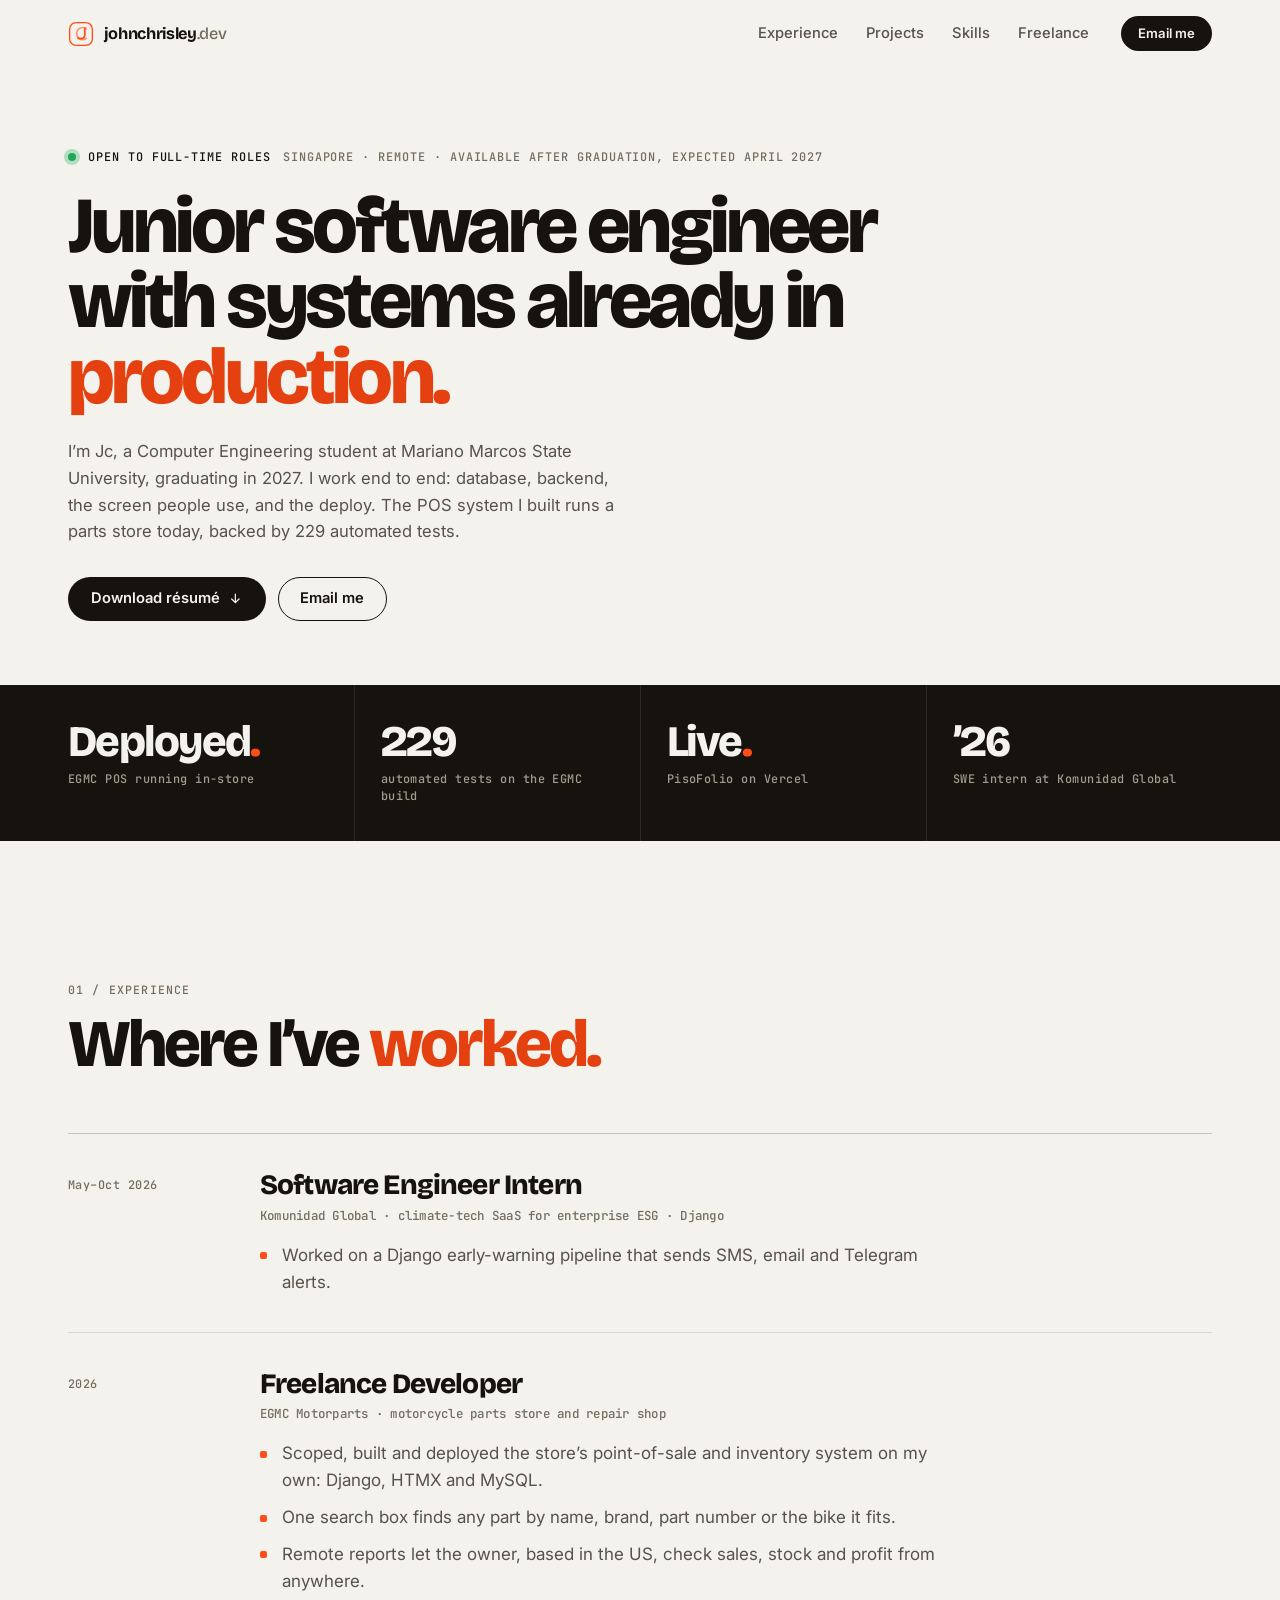
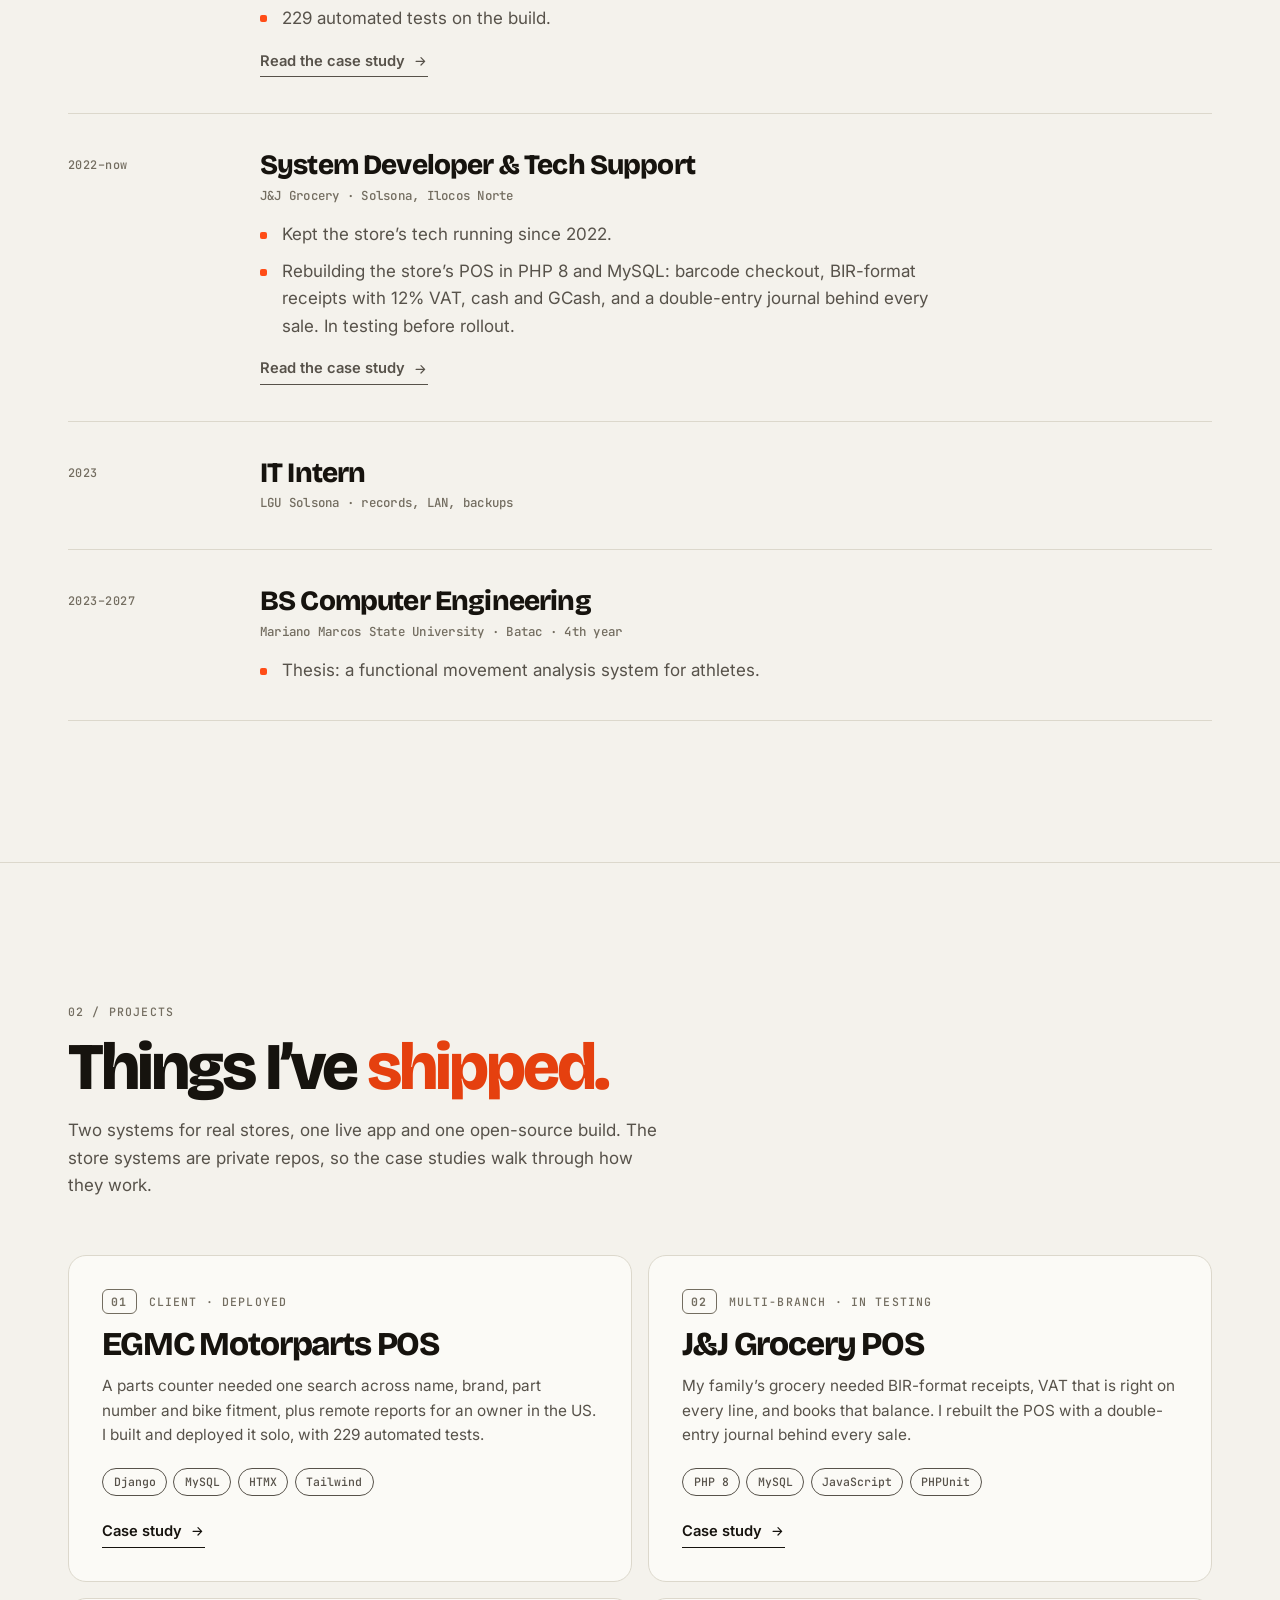
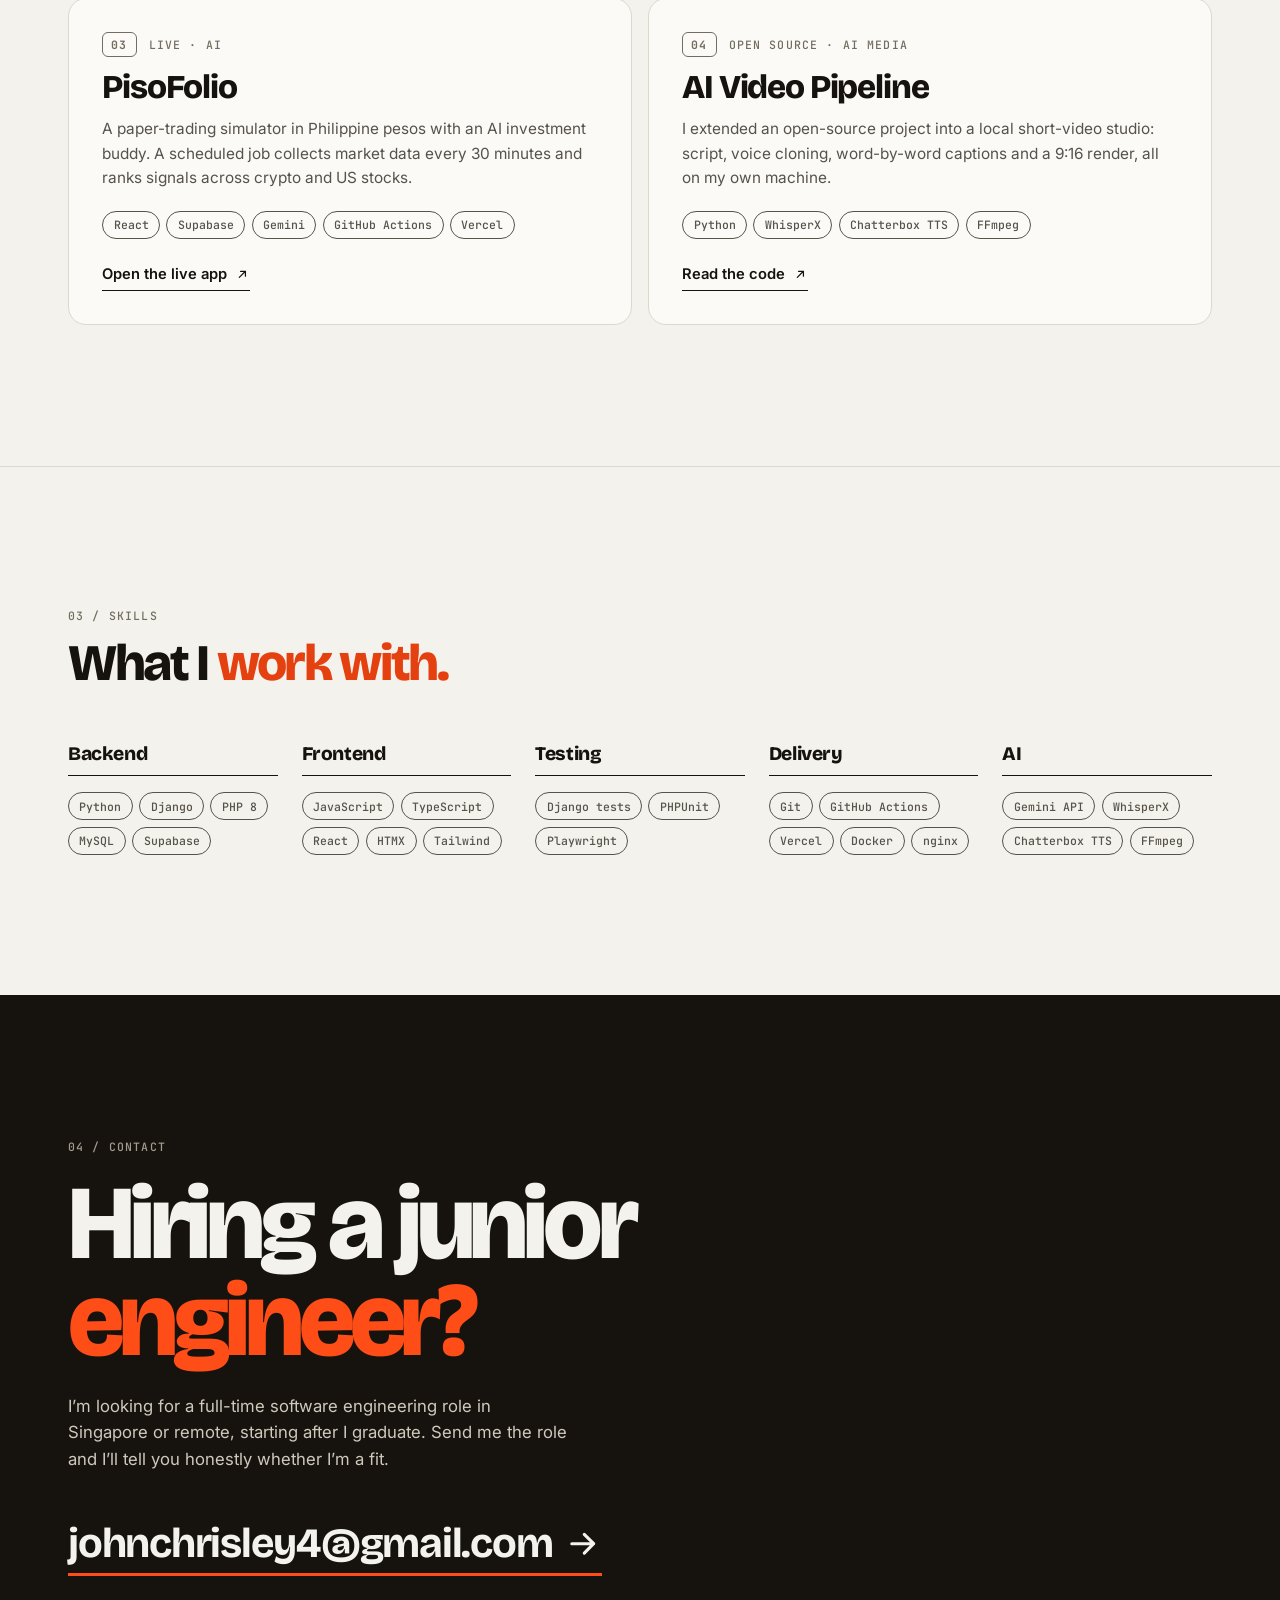
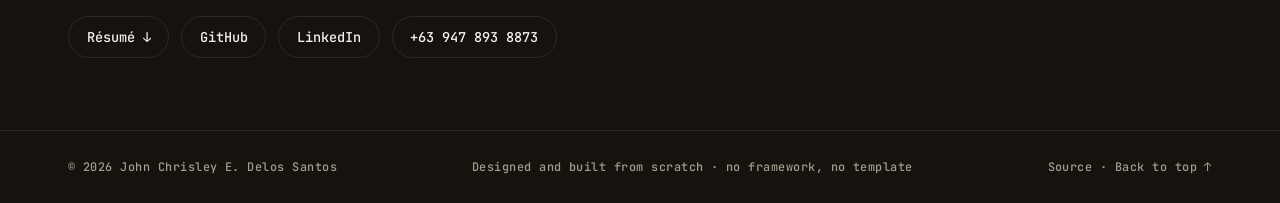
==== commit 3aea79e6: "Trim internship details and extend dates to October" ====
--- a/hire/index.html
+++ b/hire/index.html
@@ -142,17 +142,12 @@
 
         <ol class="xp">
           <li data-reveal>
-            <!-- TODO: confirm end month. The site has said May–Sep 2026 since Sept; on 2026-11-01 Jc said the internship ended in October. -->
-            <span class="xp__when">May–Sep 2026</span>
+            <span class="xp__when">May–Oct 2026</span>
             <div>
               <h3 class="xp__role">Software Engineer Intern</h3>
               <p class="xp__org">Komunidad Global · climate-tech SaaS for enterprise ESG · Django</p>
-              <!-- TODO: Jc to confirm he is comfortable publishing the QA, PAGASA and Playwright details below. -->
               <ul class="ticks">
-                <li>Started on the Core QA team writing test cases for Jira tickets, then moved to the Legacy Dev team after one week.</li>
                 <li>Worked on a Django early-warning pipeline that sends SMS, email and Telegram alerts.</li>
-                <li>Encoded and verified PAGASA typhoon advisory data for the platform, and traced a recurring AM/PM time flip back to a forecast step missing from the source advisories.</li>
-                <li>Built a Playwright automation scaffold for advisory encoding, with human review gates before anything is saved.</li>
               </ul>
             </div>
           </li>
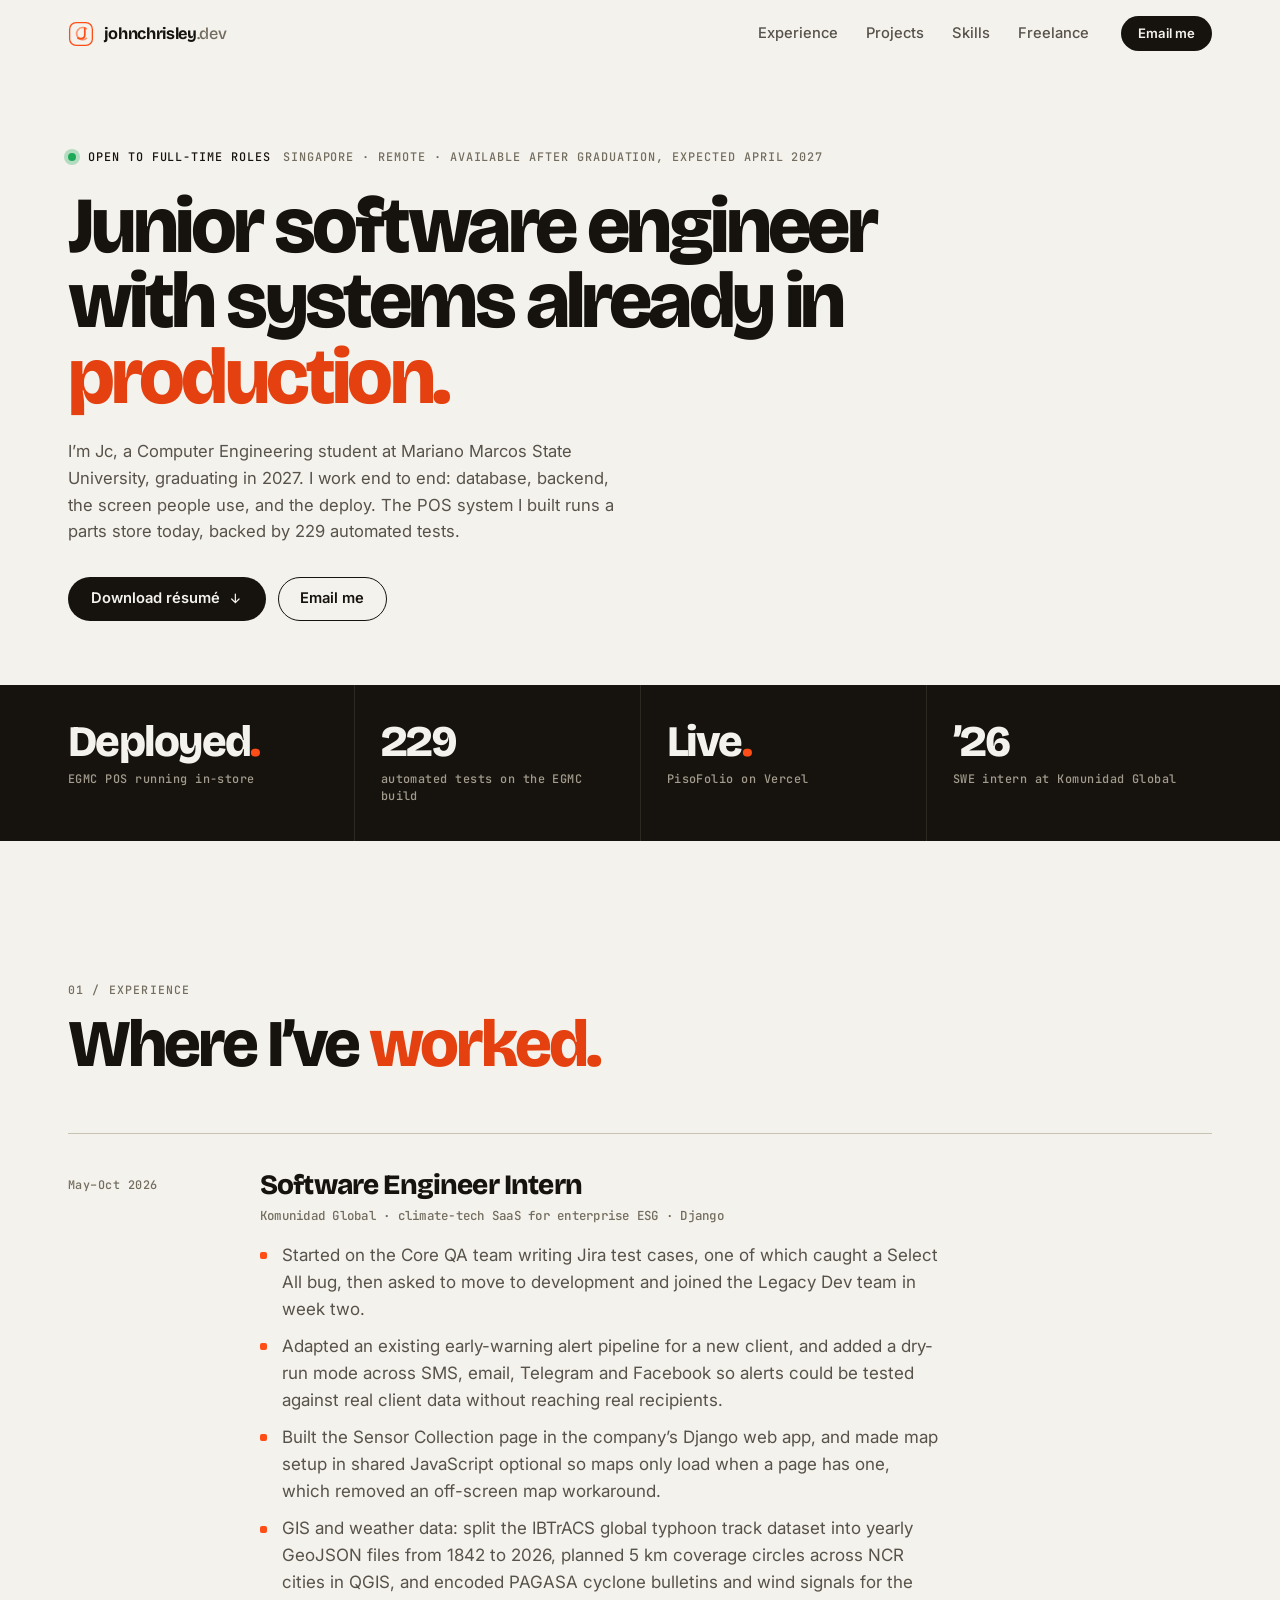
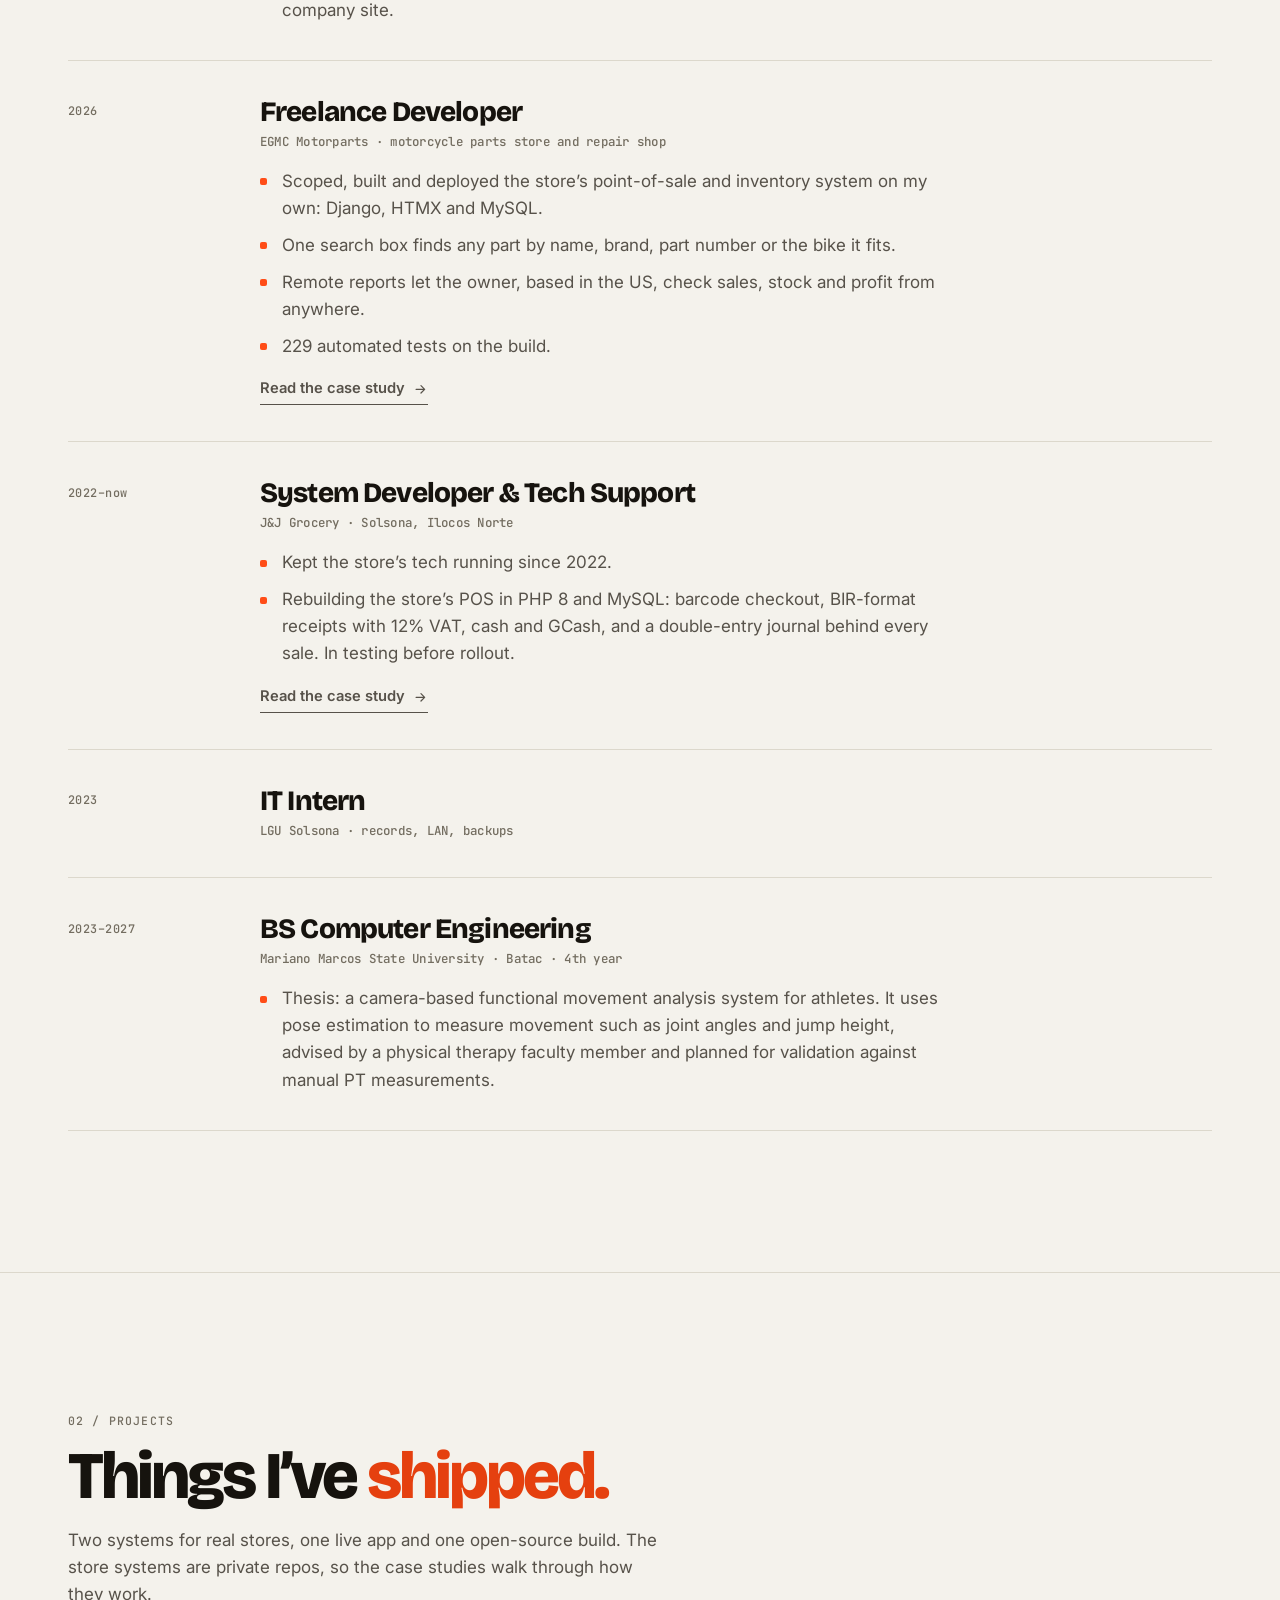
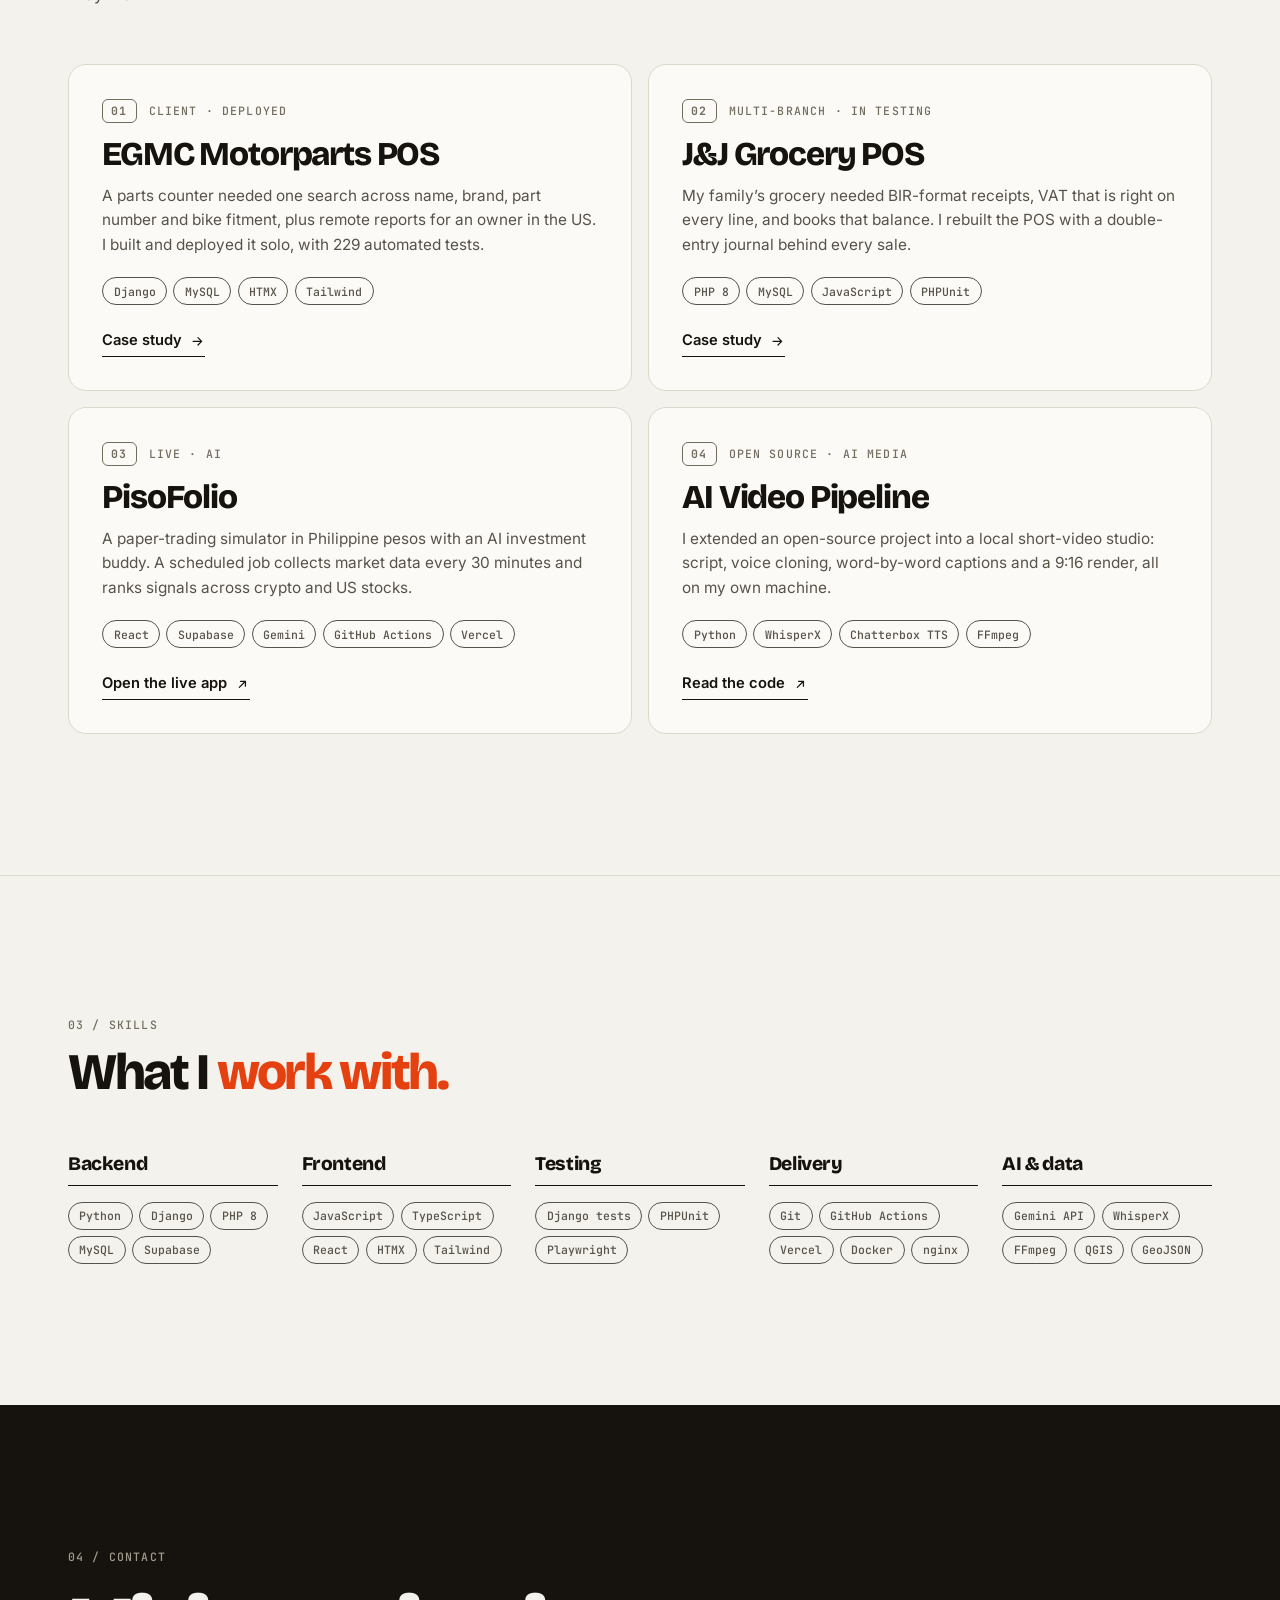
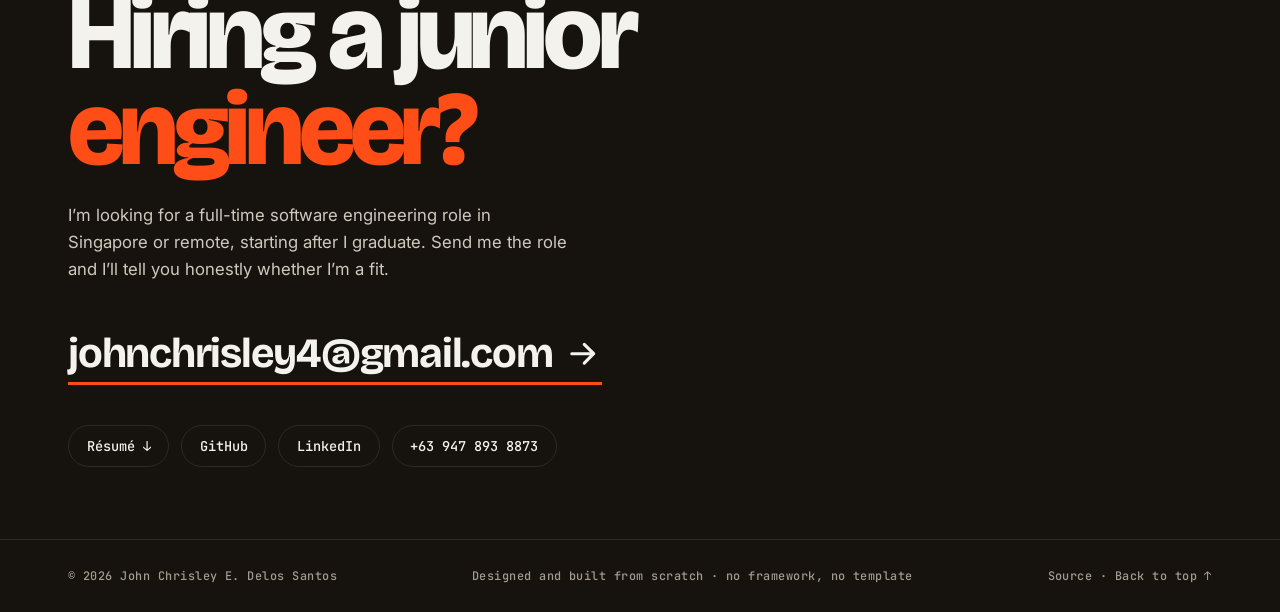
==== commit a2e26403: "Expand internship and thesis details on employer page" ====
--- a/hire/index.html
+++ b/hire/index.html
@@ -147,7 +147,10 @@
               <h3 class="xp__role">Software Engineer Intern</h3>
               <p class="xp__org">Komunidad Global · climate-tech SaaS for enterprise ESG · Django</p>
               <ul class="ticks">
-                <li>Worked on a Django early-warning pipeline that sends SMS, email and Telegram alerts.</li>
+                <li>Started on the Core QA team writing Jira test cases, one of which caught a Select All bug, then asked to move to development and joined the Legacy Dev team in week two.</li>
+                <li>Adapted an existing early-warning alert pipeline for a new client, and added a dry-run mode across SMS, email, Telegram and Facebook so alerts could be tested against real client data without reaching real recipients.</li>
+                <li>Built the Sensor Collection page in the company’s Django web app, and made map setup in shared JavaScript optional so maps only load when a page has one, which removed an off-screen map workaround.</li>
+                <li>GIS and weather data: split the IBTrACS global typhoon track dataset into yearly GeoJSON files from 1842 to 2026, planned 5 km coverage circles across NCR cities in QGIS, and encoded PAGASA cyclone bulletins and wind signals for the company site.</li>
               </ul>
             </div>
           </li>
@@ -194,7 +197,8 @@
               <h3 class="xp__role">BS Computer Engineering</h3>
               <p class="xp__org">Mariano Marcos State University · Batac · 4th year</p>
               <ul class="ticks">
-                <li>Thesis: a functional movement analysis system for athletes.</li>
+                <!-- TODO: update if the thesis scope has narrowed to one sport or specific movements. -->
+                <li>Thesis: a camera-based functional movement analysis system for athletes. It uses pose estimation to measure movement such as joint angles and jump height, advised by a physical therapy faculty member and planned for validation against manual PT measurements.</li>
               </ul>
             </div>
           </li>
@@ -278,8 +282,8 @@
             <ul class="chips"><li>Git</li><li>GitHub Actions</li><li>Vercel</li><li>Docker</li><li>nginx</li></ul>
           </div>
           <div>
-            <h3>AI</h3>
-            <ul class="chips"><li>Gemini API</li><li>WhisperX</li><li>Chatterbox TTS</li><li>FFmpeg</li></ul>
+            <h3>AI &amp; data</h3>
+            <ul class="chips"><li>Gemini API</li><li>WhisperX</li><li>FFmpeg</li><li>QGIS</li><li>GeoJSON</li></ul>
           </div>
         </div>
       </div>
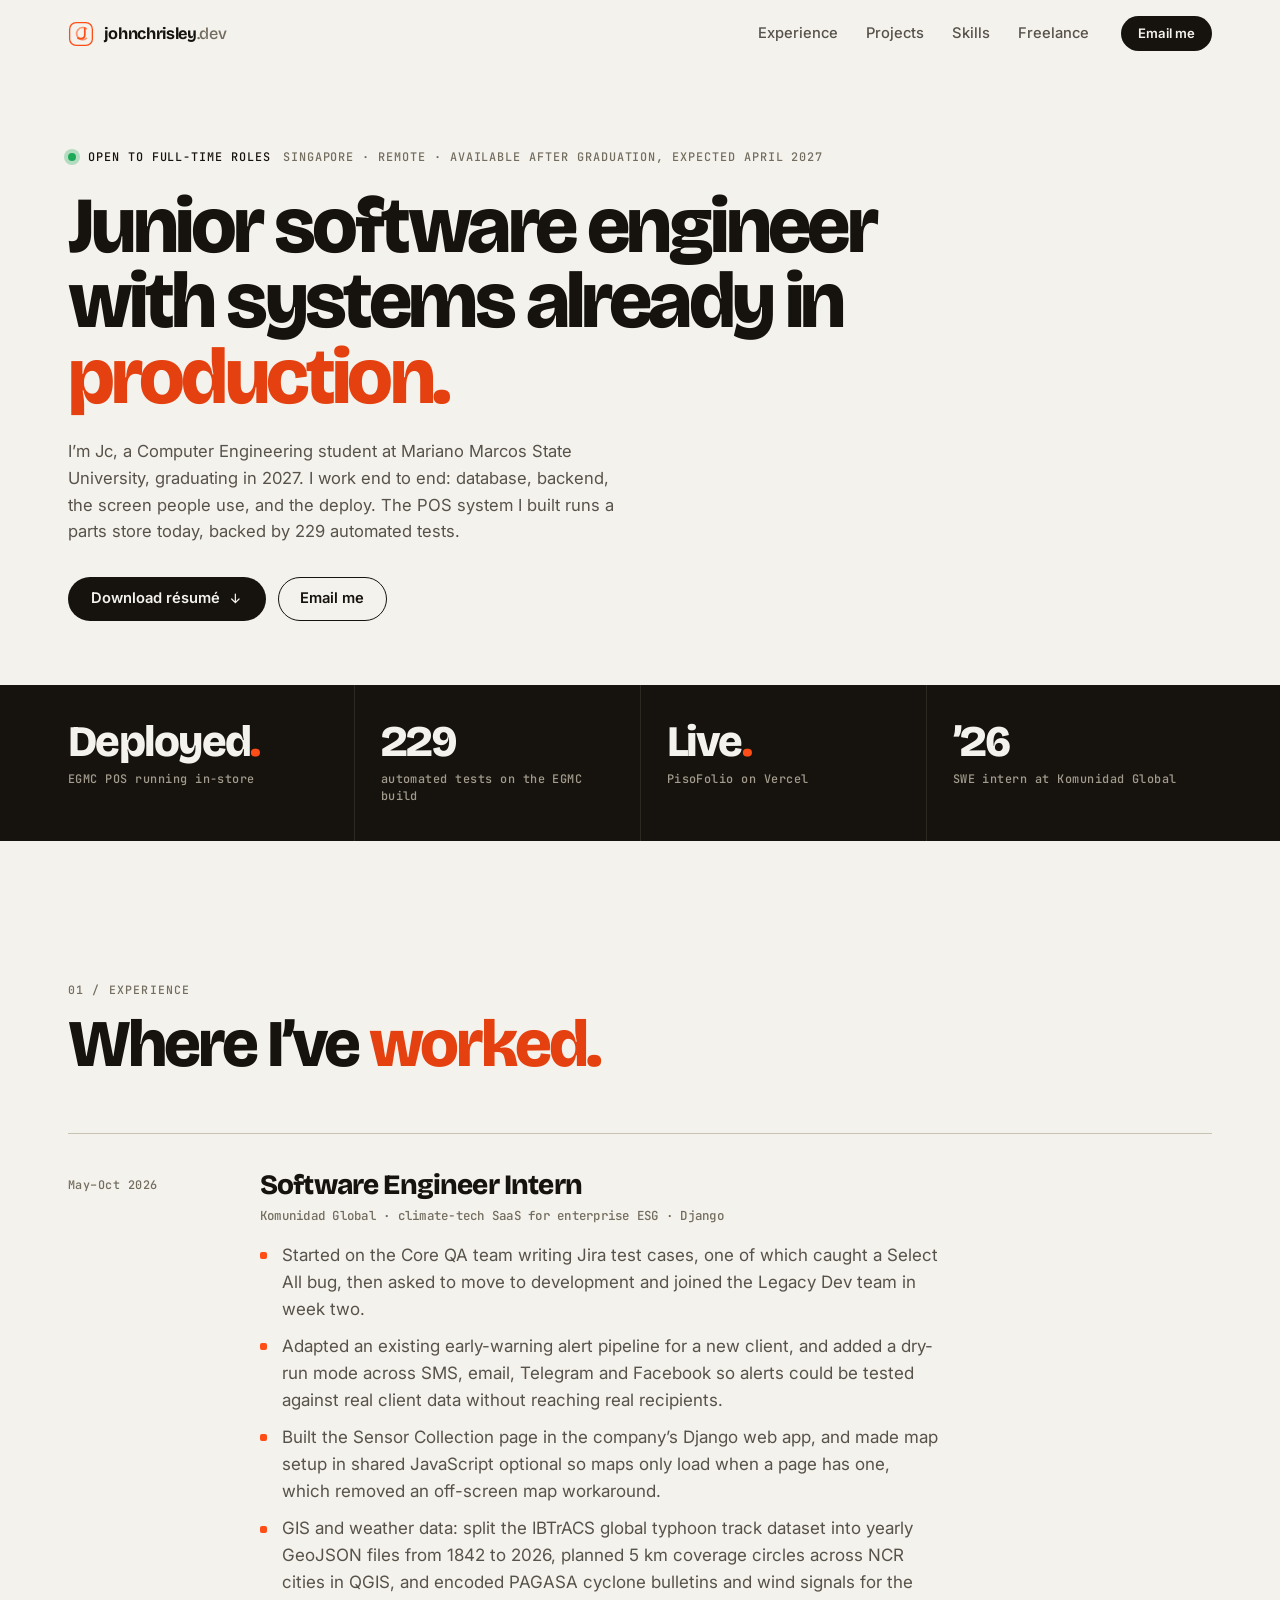
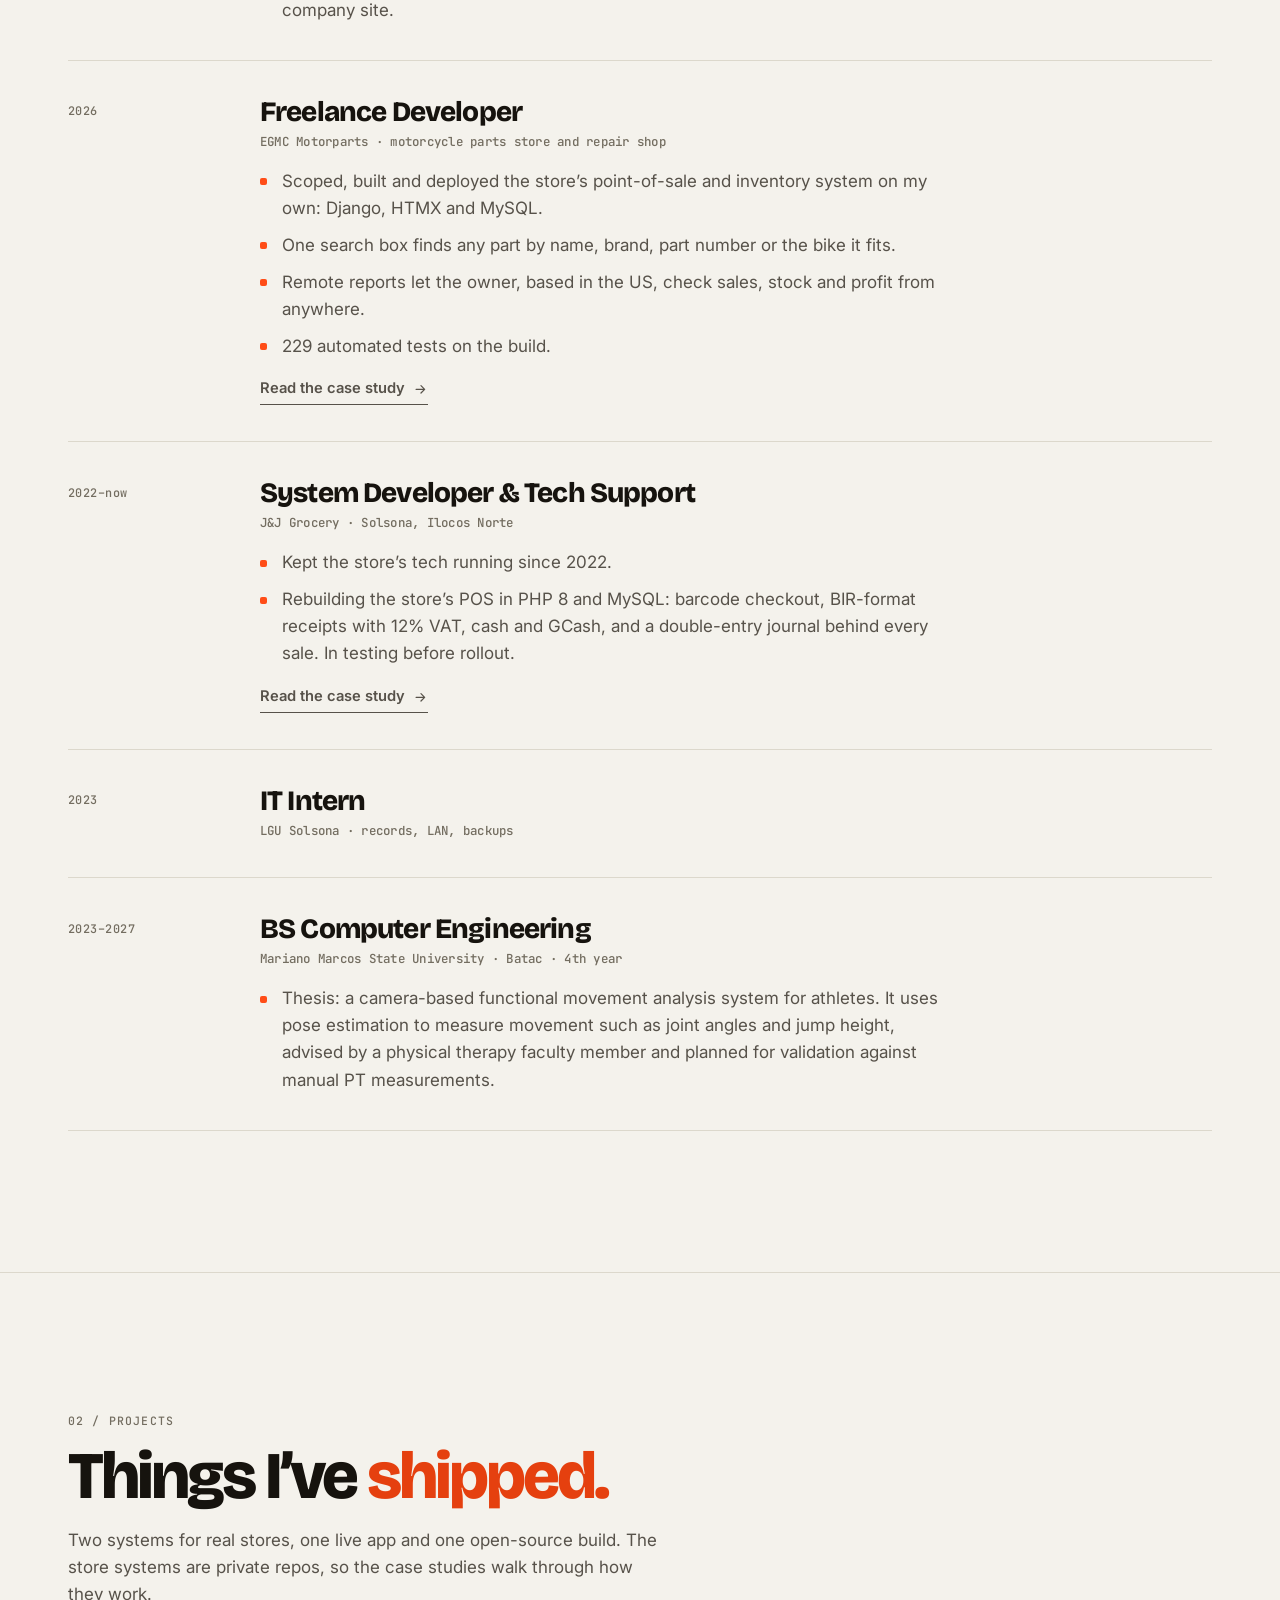
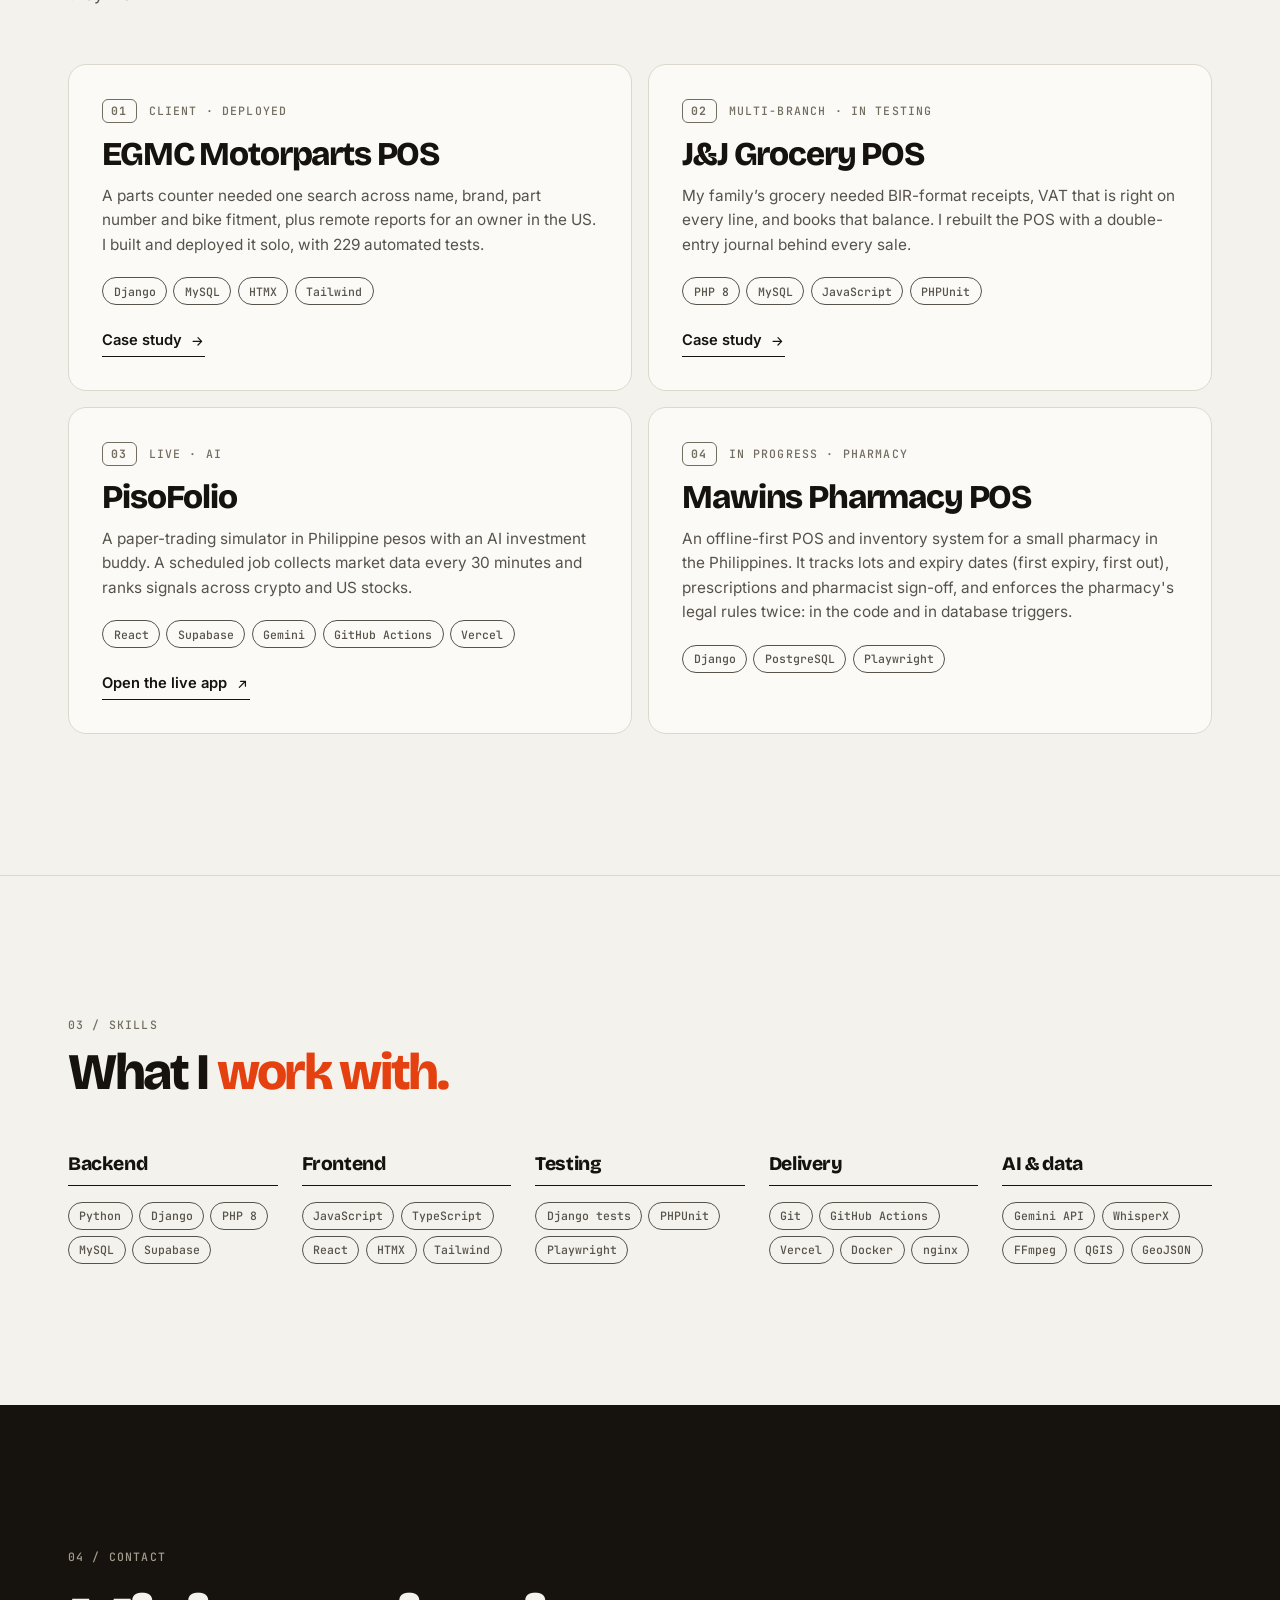
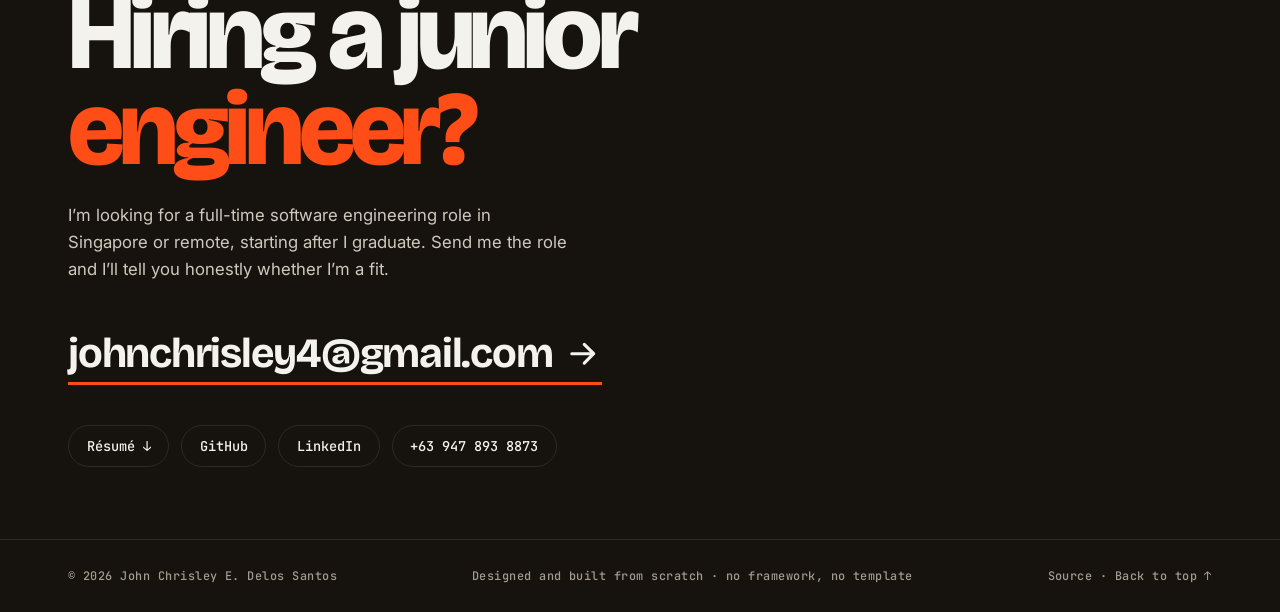
==== commit b6f215ef: "Swap video pipeline for pharmacy POS on hire page" ====
--- a/hire/index.html
+++ b/hire/index.html
@@ -244,13 +244,10 @@
             </a>
           </li>
           <li class="proj" data-reveal style="--d:1">
-            <p class="case__kicker"><b>04</b> Open source · AI media</p>
-            <h3 class="proj__title">AI Video Pipeline</h3>
-            <p class="proj__text">I extended an open-source project into a local short-video studio: script, voice cloning, word-by-word captions and a 9:16 render, all on my own machine.</p>
-            <ul class="chips" aria-label="Stack"><li>Python</li><li>WhisperX</li><li>Chatterbox TTS</li><li>FFmpeg</li></ul>
-            <a href="https://github.com/Aresss615/MoneyPrinterTurbo-Extended" target="_blank" rel="noopener" class="case__link">Read the code
-              <svg viewBox="0 0 24 24" fill="none" stroke="currentColor" stroke-width="2" stroke-linecap="round" stroke-linejoin="round" aria-hidden="true"><path d="M7 17 17 7M9 7h8v8"/></svg>
-            </a>
+            <p class="case__kicker"><b>04</b> In progress · Pharmacy</p>
+            <h3 class="proj__title">Mawins Pharmacy POS</h3>
+            <p class="proj__text">An offline-first POS and inventory system for a small pharmacy in the Philippines. It tracks lots and expiry dates (first expiry, first out), prescriptions and pharmacist sign-off, and enforces the pharmacy's legal rules twice: in the code and in database triggers.</p>
+            <ul class="chips" aria-label="Stack"><li>Django</li><li>PostgreSQL</li><li>Playwright</li></ul>
           </li>
         </ul>
       </div>
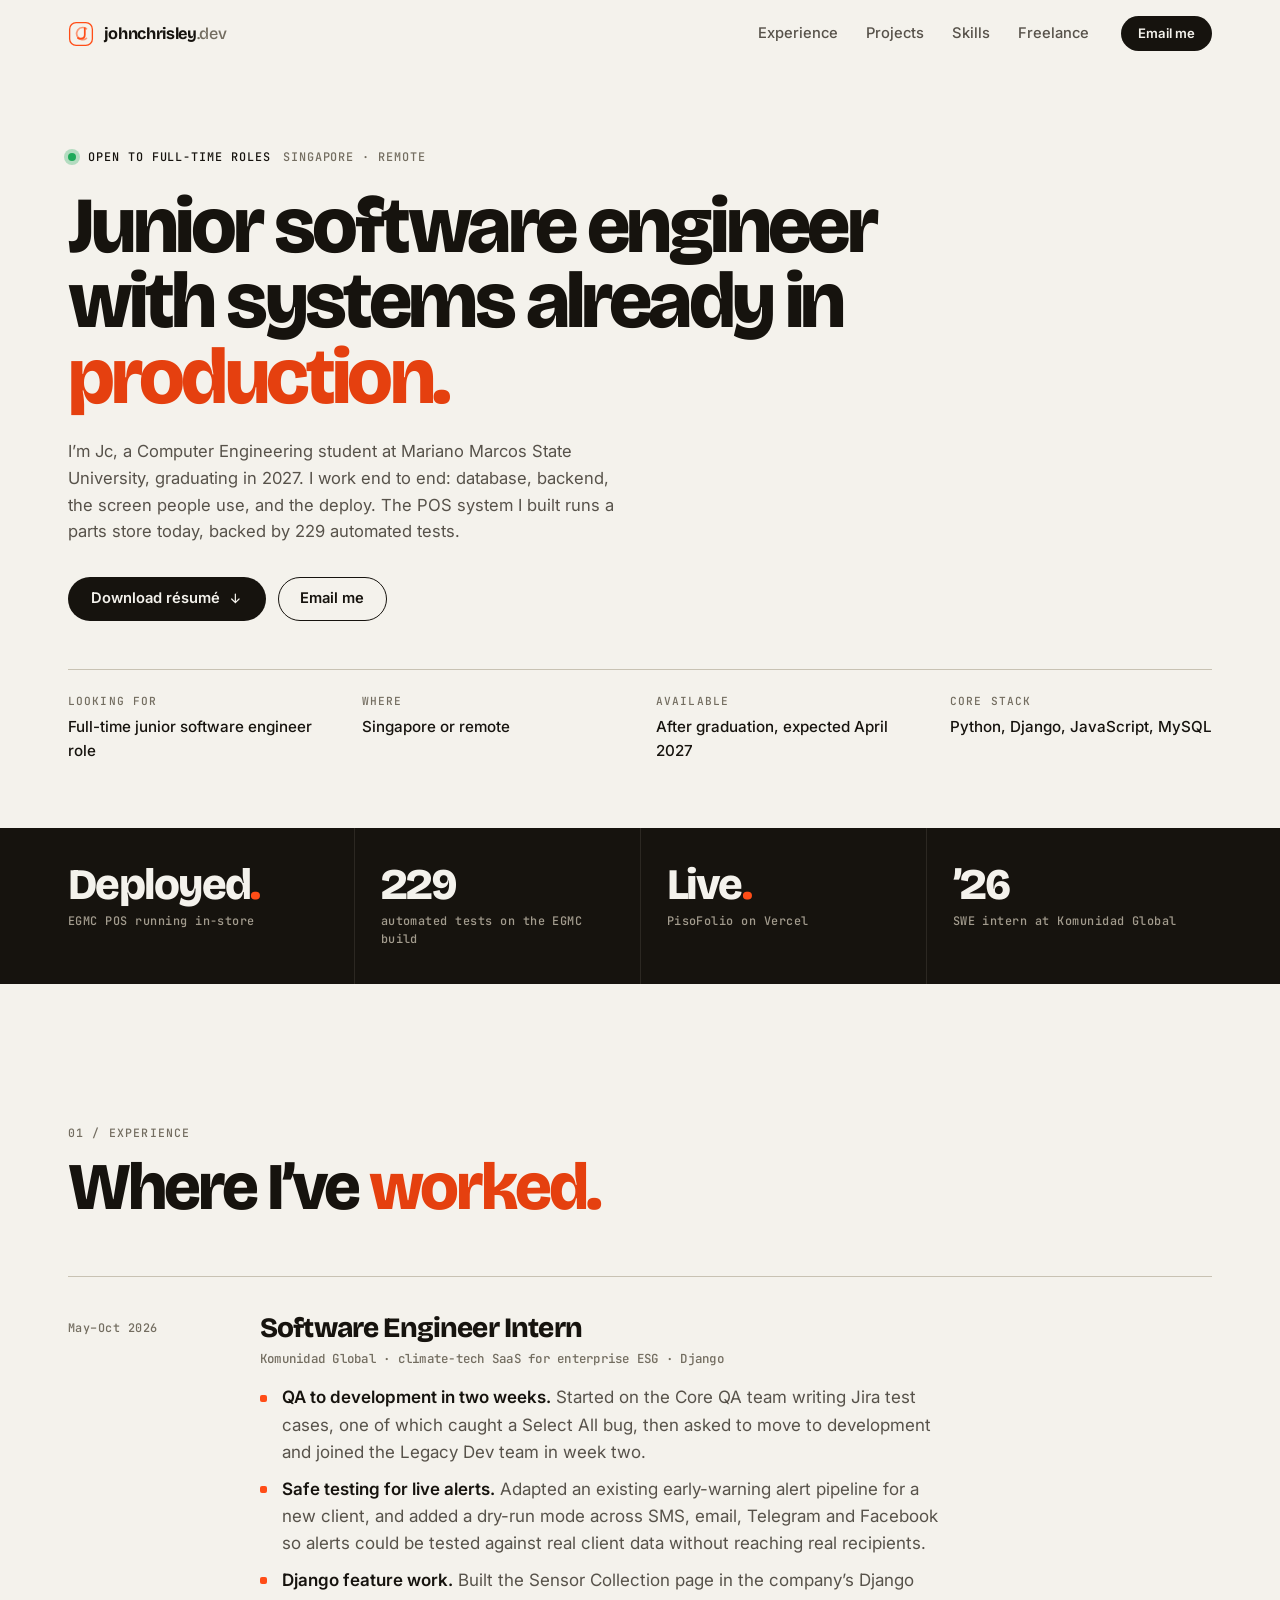
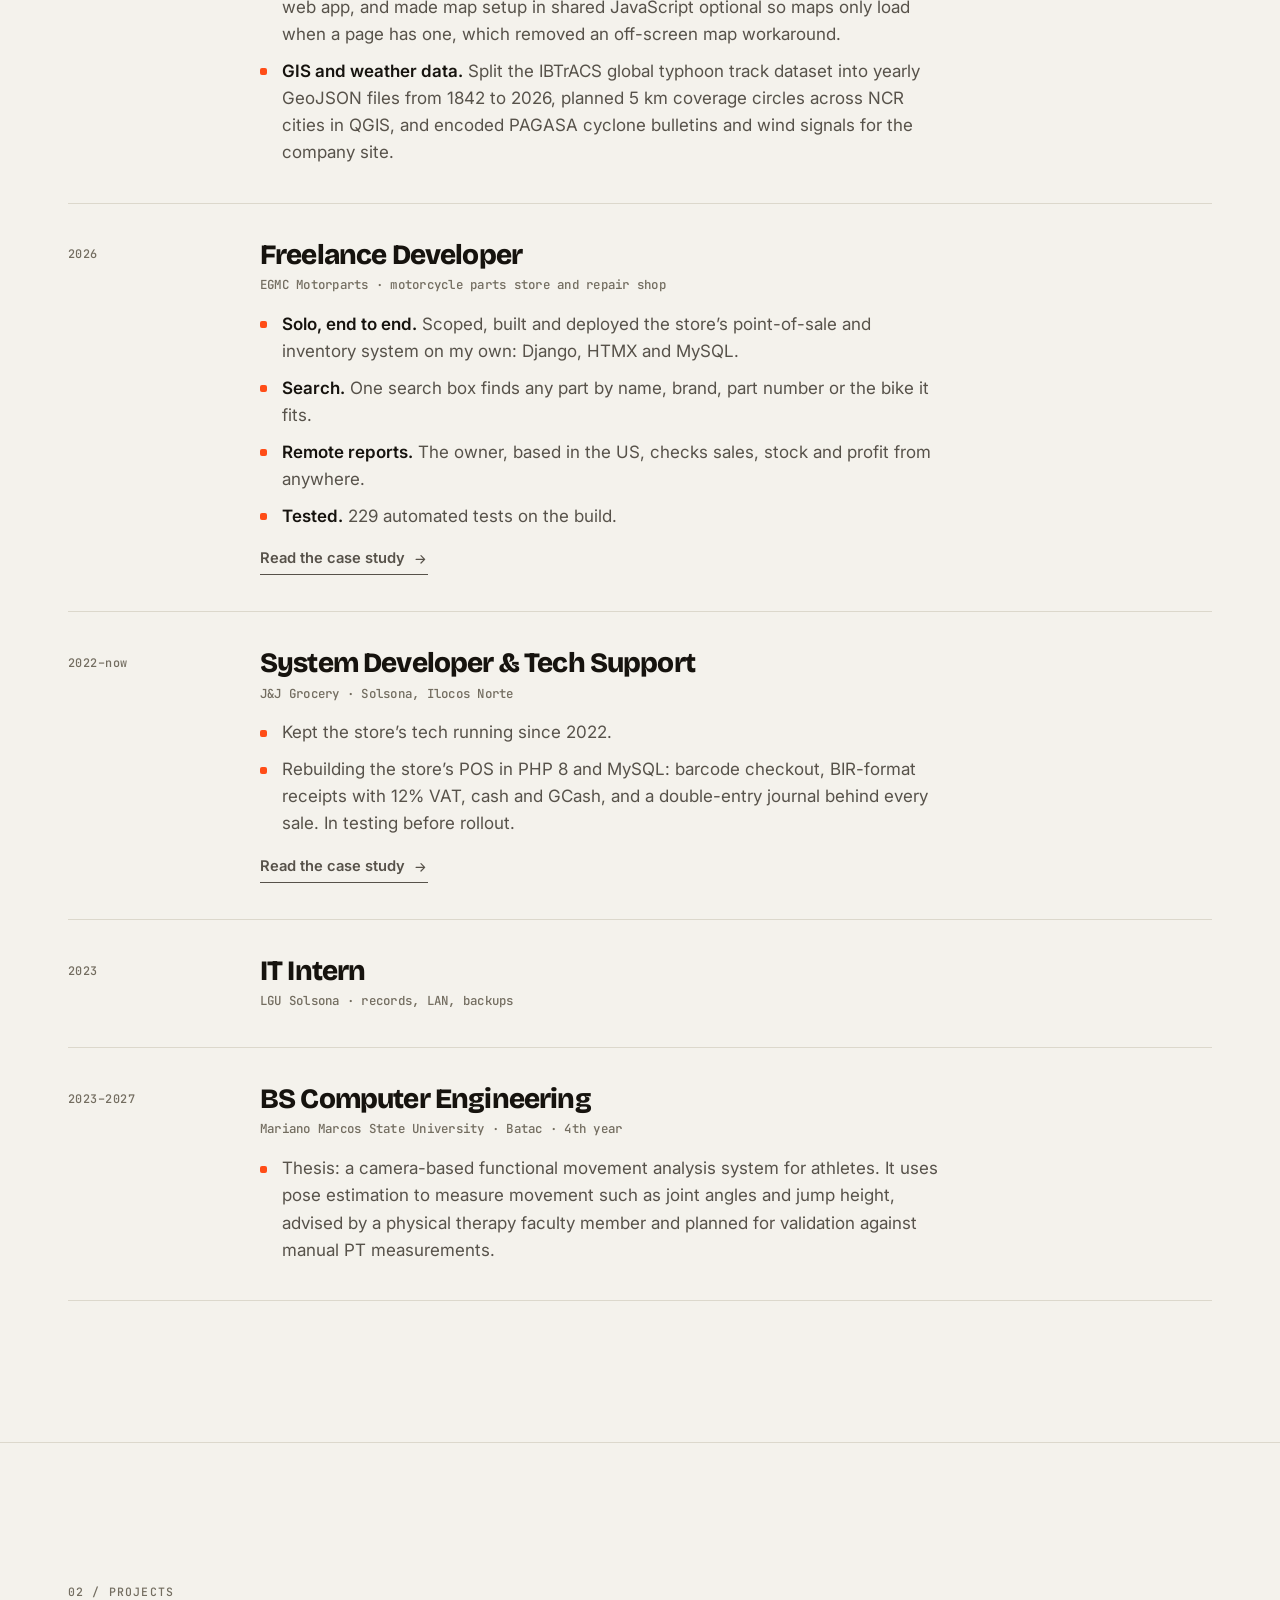
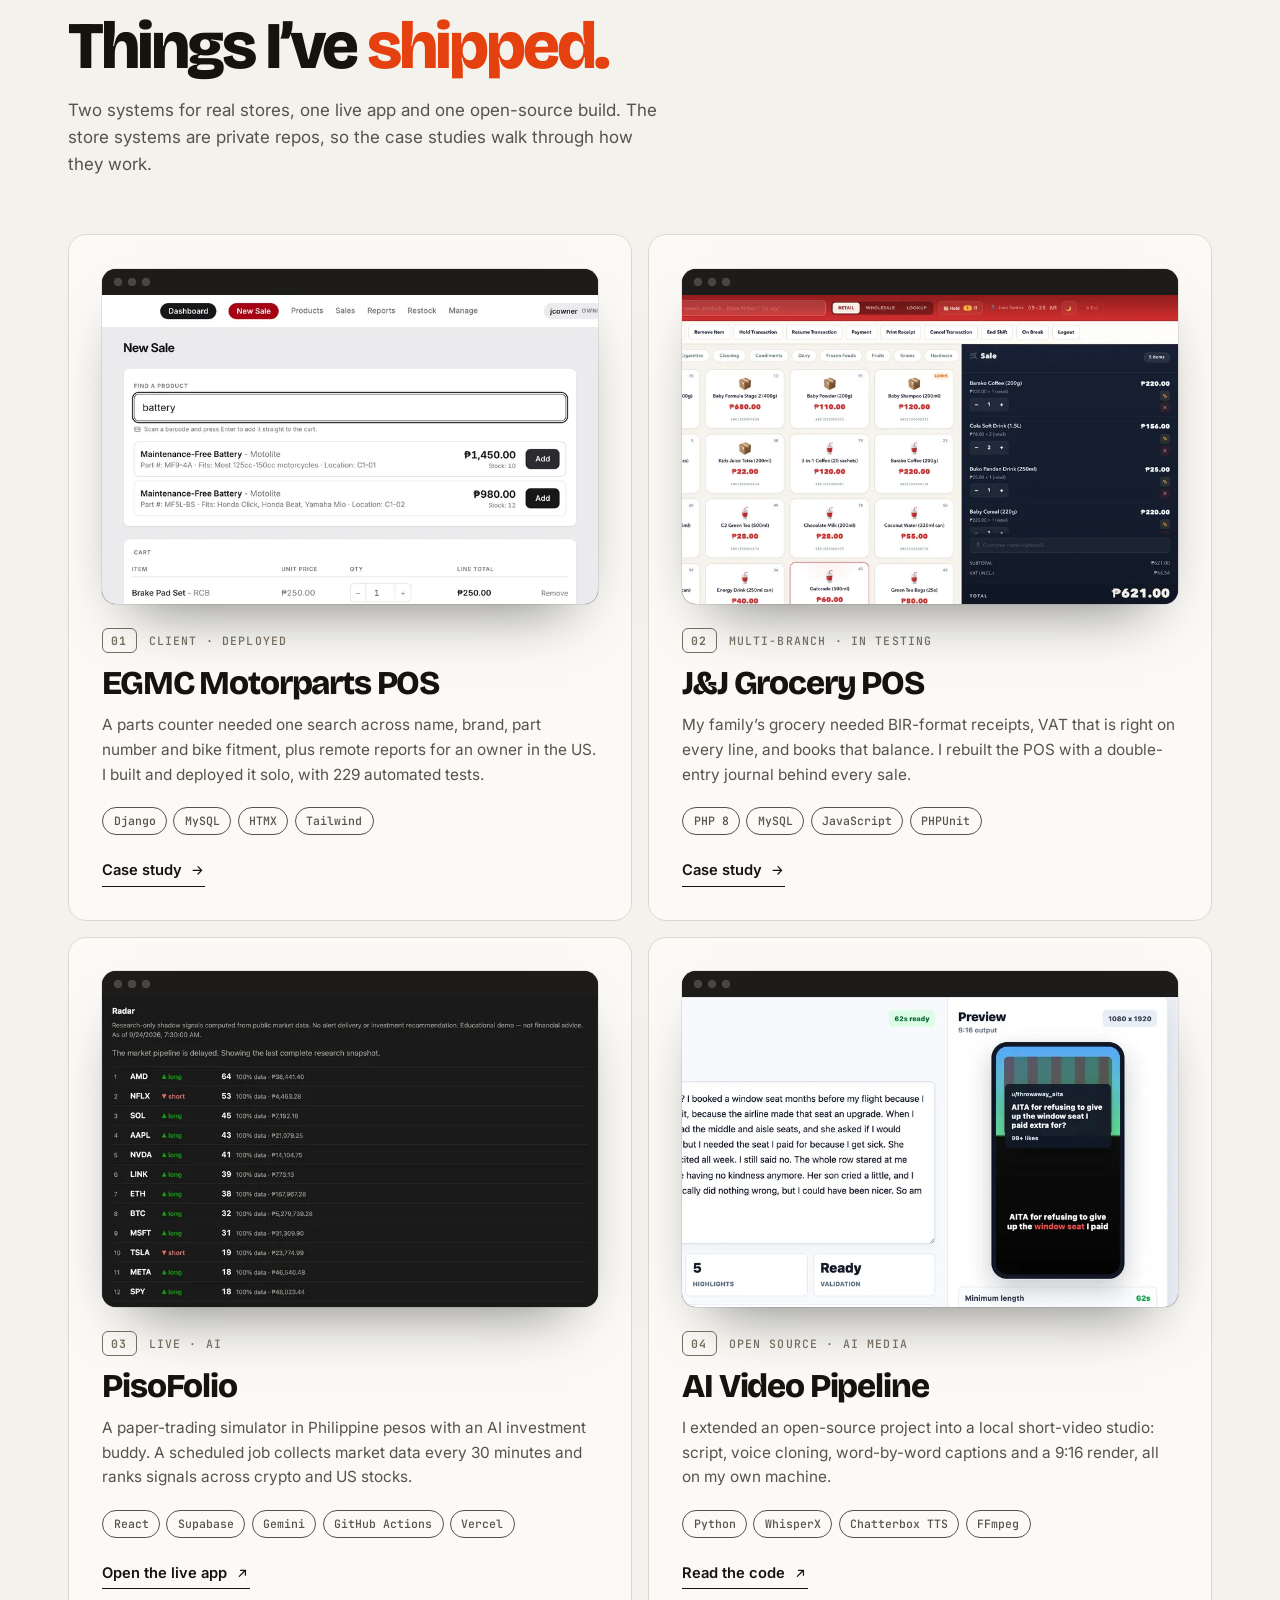
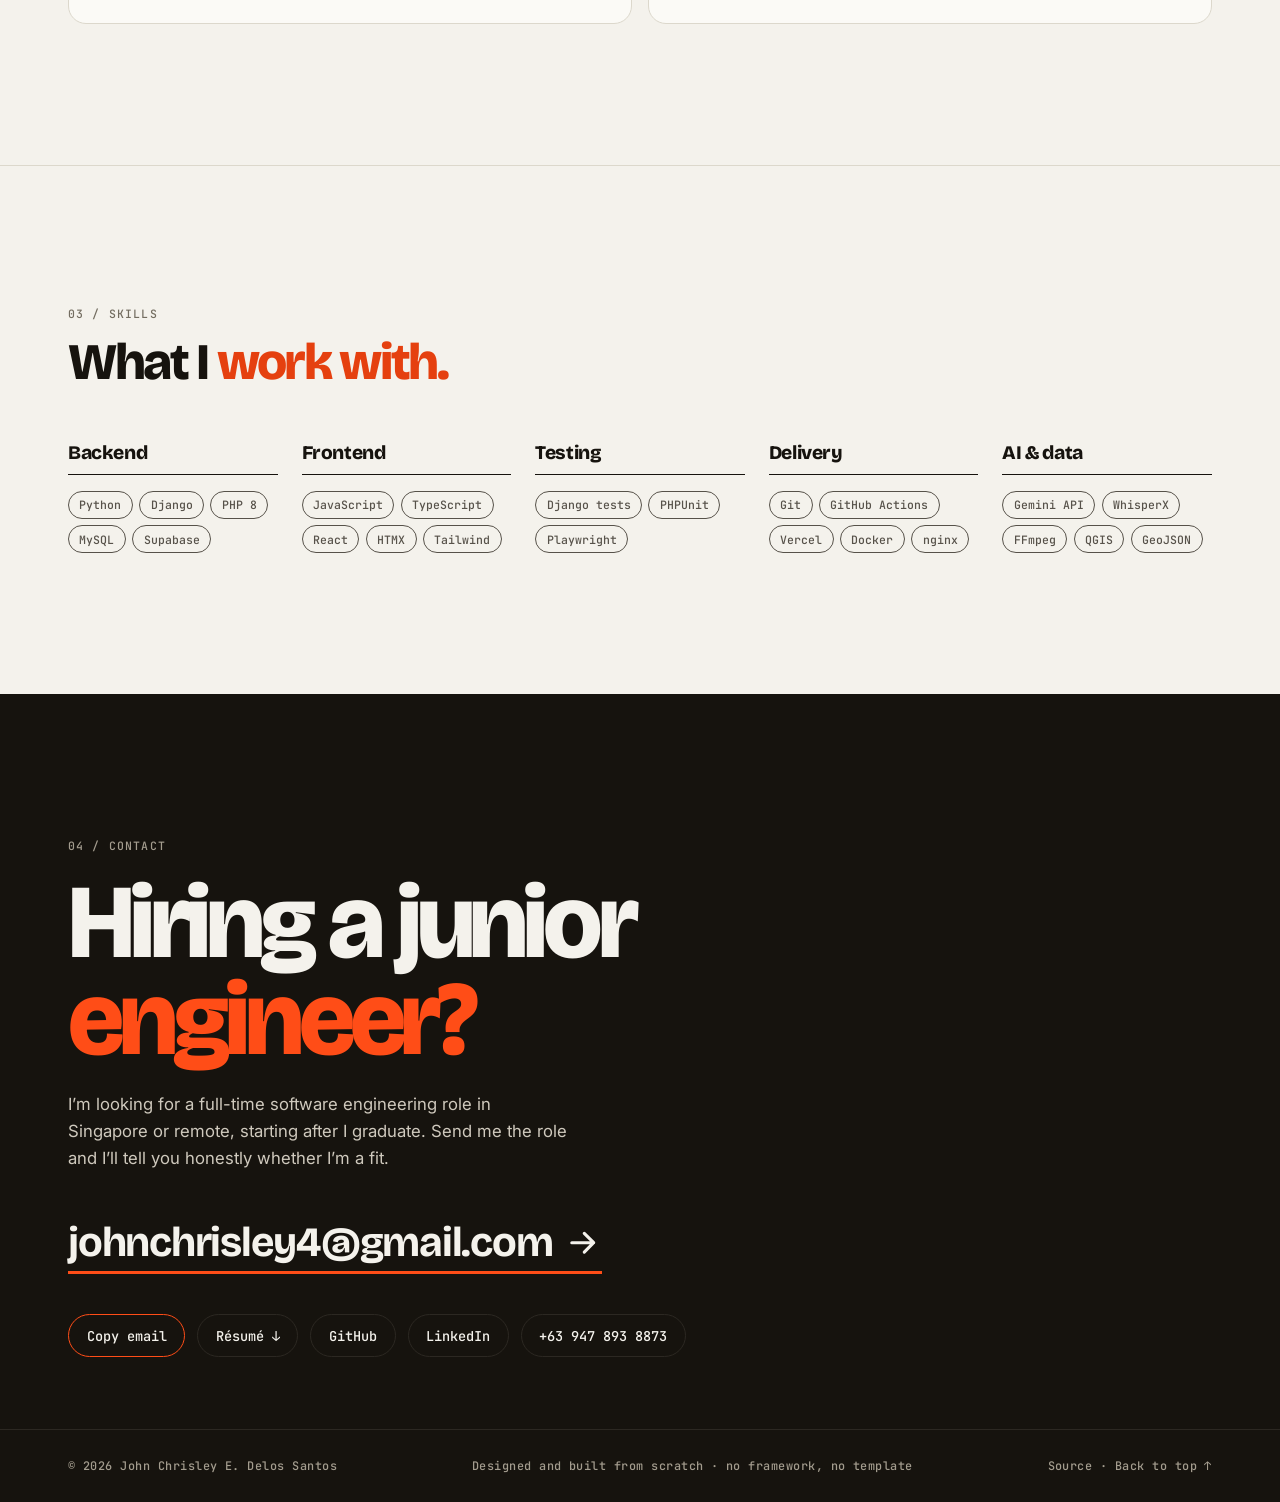
==== commit 06ced72f: "Add at-a-glance facts and project screenshots to employer page" ====
--- a/hire/index.html
+++ b/hire/index.html
@@ -28,7 +28,7 @@
   <link rel="preconnect" href="https://fonts.googleapis.com" />
   <link rel="preconnect" href="https://fonts.gstatic.com" crossorigin />
   <link href="https://fonts.googleapis.com/css2?family=Bricolage+Grotesque:opsz,wght@12..96,500;12..96,700;12..96,800&amp;family=Inter:wght@400;500;600&amp;family=JetBrains+Mono:wght@500;600;700&amp;display=swap" rel="stylesheet" />
-  <link rel="stylesheet" href="/style.css?v=kinetic2" />
+  <link rel="stylesheet" href="/style.css?v=kinetic3" />
 
   <script>
     document.documentElement.classList.add('js');
@@ -96,8 +96,7 @@
         <p class="status" data-hero style="--d:0">
           <span class="status__dot" aria-hidden="true"></span>
           <span>Open to full-time roles</span>
-          <!-- TODO: confirm graduation month; "expected April 2027" comes from Jc's estimate on 2026-11-01. -->
-          <span class="status__dim">Singapore · Remote · Available after graduation, expected April 2027</span>
+          <span class="status__dim">Singapore · Remote</span>
         </p>
         <h1 class="page-hero__title" id="hire-title" data-hero style="--d:1">Junior software engineer with systems already in <em>production.</em></h1>
         <p class="page-hero__sub" data-hero style="--d:2">I’m Jc, a Computer Engineering student at Mariano Marcos State University, graduating in 2027. I work end to end: database, backend, the screen people use, and the deploy. The POS system I built runs a parts store today, backed by 229 automated tests.</p>
@@ -107,6 +106,13 @@
           </a>
           <a href="#contact" class="btn btn--line">Email me</a>
         </div>
+        <!-- TODO: confirm graduation month; "expected April 2027" comes from Jc's estimate on 2026-11-01. -->
+        <dl class="facts" data-hero style="--d:4">
+          <div><dt>Looking for</dt><dd>Full-time junior software engineer role</dd></div>
+          <div><dt>Where</dt><dd>Singapore or remote</dd></div>
+          <div><dt>Available</dt><dd>After graduation, expected April 2027</dd></div>
+          <div><dt>Core stack</dt><dd>Python, Django, JavaScript, MySQL</dd></div>
+        </dl>
       </div>
     </section>
 
@@ -147,10 +153,10 @@
               <h3 class="xp__role">Software Engineer Intern</h3>
               <p class="xp__org">Komunidad Global · climate-tech SaaS for enterprise ESG · Django</p>
               <ul class="ticks">
-                <li>Started on the Core QA team writing Jira test cases, one of which caught a Select All bug, then asked to move to development and joined the Legacy Dev team in week two.</li>
-                <li>Adapted an existing early-warning alert pipeline for a new client, and added a dry-run mode across SMS, email, Telegram and Facebook so alerts could be tested against real client data without reaching real recipients.</li>
-                <li>Built the Sensor Collection page in the company’s Django web app, and made map setup in shared JavaScript optional so maps only load when a page has one, which removed an off-screen map workaround.</li>
-                <li>GIS and weather data: split the IBTrACS global typhoon track dataset into yearly GeoJSON files from 1842 to 2026, planned 5 km coverage circles across NCR cities in QGIS, and encoded PAGASA cyclone bulletins and wind signals for the company site.</li>
+                <li><strong>QA to development in two weeks.</strong> Started on the Core QA team writing Jira test cases, one of which caught a Select All bug, then asked to move to development and joined the Legacy Dev team in week two.</li>
+                <li><strong>Safe testing for live alerts.</strong> Adapted an existing early-warning alert pipeline for a new client, and added a dry-run mode across SMS, email, Telegram and Facebook so alerts could be tested against real client data without reaching real recipients.</li>
+                <li><strong>Django feature work.</strong> Built the Sensor Collection page in the company’s Django web app, and made map setup in shared JavaScript optional so maps only load when a page has one, which removed an off-screen map workaround.</li>
+                <li><strong>GIS and weather data.</strong> Split the IBTrACS global typhoon track dataset into yearly GeoJSON files from 1842 to 2026, planned 5 km coverage circles across NCR cities in QGIS, and encoded PAGASA cyclone bulletins and wind signals for the company site.</li>
               </ul>
             </div>
           </li>
@@ -160,10 +166,10 @@
               <h3 class="xp__role">Freelance Developer</h3>
               <p class="xp__org">EGMC Motorparts · motorcycle parts store and repair shop</p>
               <ul class="ticks">
-                <li>Scoped, built and deployed the store’s point-of-sale and inventory system on my own: Django, HTMX and MySQL.</li>
-                <li>One search box finds any part by name, brand, part number or the bike it fits.</li>
-                <li>Remote reports let the owner, based in the US, check sales, stock and profit from anywhere.</li>
-                <li>229 automated tests on the build.</li>
+                <li><strong>Solo, end to end.</strong> Scoped, built and deployed the store’s point-of-sale and inventory system on my own: Django, HTMX and MySQL.</li>
+                <li><strong>Search.</strong> One search box finds any part by name, brand, part number or the bike it fits.</li>
+                <li><strong>Remote reports.</strong> The owner, based in the US, checks sales, stock and profit from anywhere.</li>
+                <li><strong>Tested.</strong> 229 automated tests on the build.</li>
               </ul>
               <a href="/work/egmc/" class="case__link">Read the case study
                 <svg viewBox="0 0 24 24" fill="none" stroke="currentColor" stroke-width="2" stroke-linecap="round" stroke-linejoin="round" aria-hidden="true"><path d="M5 12h14M13 6l6 6-6 6"/></svg>
@@ -217,6 +223,9 @@
 
         <ul class="projects">
           <li class="proj" data-reveal style="--d:0">
+            <figure class="case__shot proj__shot">
+              <img src="/img/work/egmc-800.webp" srcset="/img/work/egmc-800.webp 800w, /img/work/egmc-1600.webp 1600w" sizes="(max-width: 860px) calc(100vw - 5rem), 540px" width="1600" height="1000" loading="lazy" decoding="async" alt="EGMC Motorparts New Sale screen: a parts search for battery above a cart with brake pads, a spark plug and a CVT belt" />
+            </figure>
             <p class="case__kicker"><b>01</b> Client · Deployed</p>
             <h3 class="proj__title">EGMC Motorparts POS</h3>
             <p class="proj__text">A parts counter needed one search across name, brand, part number and bike fitment, plus remote reports for an owner in the US. I built and deployed it solo, with 229 automated tests.</p>
@@ -226,6 +235,9 @@
             </a>
           </li>
           <li class="proj" data-reveal style="--d:1">
+            <figure class="case__shot proj__shot">
+              <img src="/img/work/grocery-800.webp" srcset="/img/work/grocery-800.webp 800w, /img/work/grocery-1600.webp 1600w" sizes="(max-width: 860px) calc(100vw - 5rem), 540px" width="1600" height="1000" loading="lazy" decoding="async" alt="J&amp;J Grocery POS terminal: product grid and a five-item sale totalling 621 pesos with VAT" />
+            </figure>
             <p class="case__kicker"><b>02</b> Multi-branch · In testing</p>
             <h3 class="proj__title">J&amp;J Grocery POS</h3>
             <p class="proj__text">My family’s grocery needed BIR-format receipts, VAT that is right on every line, and books that balance. I rebuilt the POS with a double-entry journal behind every sale.</p>
@@ -235,6 +247,9 @@
             </a>
           </li>
           <li class="proj" data-reveal style="--d:0">
+            <figure class="case__shot proj__shot">
+              <img src="/img/work/pisofolio-800.webp" srcset="/img/work/pisofolio-800.webp 800w, /img/work/pisofolio-1600.webp 1600w" sizes="(max-width: 860px) calc(100vw - 5rem), 540px" width="1600" height="1000" loading="lazy" decoding="async" alt="PisoFolio Radar board ranking long and short signals for AMD, NFLX, SOL, AAPL and more" />
+            </figure>
             <p class="case__kicker"><b>03</b> Live · AI</p>
             <h3 class="proj__title">PisoFolio</h3>
             <p class="proj__text">A paper-trading simulator in Philippine pesos with an AI investment buddy. A scheduled job collects market data every 30 minutes and ranks signals across crypto and US stocks.</p>
@@ -244,10 +259,16 @@
             </a>
           </li>
           <li class="proj" data-reveal style="--d:1">
-            <p class="case__kicker"><b>04</b> In progress · Pharmacy</p>
-            <h3 class="proj__title">Mawins Pharmacy POS</h3>
-            <p class="proj__text">An offline-first POS and inventory system for a small pharmacy in the Philippines. It tracks lots and expiry dates (first expiry, first out), prescriptions and pharmacist sign-off, and enforces the pharmacy's legal rules twice: in the code and in database triggers.</p>
-            <ul class="chips" aria-label="Stack"><li>Django</li><li>PostgreSQL</li><li>Playwright</li></ul>
+            <figure class="case__shot proj__shot">
+              <img src="/img/work/video-800.webp" srcset="/img/work/video-800.webp 800w, /img/work/video-1600.webp 1600w" sizes="(max-width: 860px) calc(100vw - 5rem), 540px" width="1600" height="1000" loading="lazy" decoding="async" alt="Video pipeline console: a story script beside a 9:16 phone preview with word-highlighted captions" />
+            </figure>
+            <p class="case__kicker"><b>04</b> Open source · AI media</p>
+            <h3 class="proj__title">AI Video Pipeline</h3>
+            <p class="proj__text">I extended an open-source project into a local short-video studio: script, voice cloning, word-by-word captions and a 9:16 render, all on my own machine.</p>
+            <ul class="chips" aria-label="Stack"><li>Python</li><li>WhisperX</li><li>Chatterbox TTS</li><li>FFmpeg</li></ul>
+            <a href="https://github.com/Aresss615/MoneyPrinterTurbo-Extended" target="_blank" rel="noopener" class="case__link">Read the code
+              <svg viewBox="0 0 24 24" fill="none" stroke="currentColor" stroke-width="2" stroke-linecap="round" stroke-linejoin="round" aria-hidden="true"><path d="M7 17 17 7M9 7h8v8"/></svg>
+            </a>
           </li>
         </ul>
       </div>
@@ -296,6 +317,7 @@
           <svg viewBox="0 0 24 24" fill="none" stroke="currentColor" stroke-width="2" stroke-linecap="round" stroke-linejoin="round" aria-hidden="true"><path d="M5 12h14M13 6l6 6-6 6"/></svg>
         </a>
         <ul class="contact__links" data-reveal>
+          <li><button class="copy" type="button" data-copy="johnchrisley4@gmail.com" hidden>Copy email</button></li>
           <li><a href="https://drive.google.com/uc?export=download&amp;id=1K0SmSttcz0BwnOK9-gqVg9O5dzLa0S3p">Résumé ↓</a></li>
           <li><a href="https://github.com/Aresss615" target="_blank" rel="noopener">GitHub</a></li>
           <li><a href="https://www.linkedin.com/in/johnchrisley" target="_blank" rel="noopener">LinkedIn</a></li>
@@ -313,6 +335,6 @@
     </div>
   </footer>
 
-  <script src="/script.js?v=kinetic2" defer></script>
+  <script src="/script.js?v=kinetic3" defer></script>
 </body>
 </html>
--- a/style.css
+++ b/style.css
@@ -4,7 +4,7 @@
    Motion budget: transform + opacity only.
    1 tokens · 2 base · 3 buttons · 4 header + menu · 5 hero · 6 proof
    7 sections · 8 work · 9 lab · 10 services · 11 about · 12 contact
-   13 footer · 14 reveal · 15 reduced motion · 16 subpages
+   13 footer · 14 reveal · 15 reduced motion · 16 subpages · 17 print
    ================================================================ */
 
 /* 1 · tokens ------------------------------------------------------ */
@@ -493,14 +493,18 @@
 .contact__mail svg { flex: none; width: 0.9em; height: 0.9em; transition: transform 0.3s var(--ease); }
 .contact__mail:hover svg { transform: translateX(6px); }
 .contact__links { display: flex; flex-wrap: wrap; gap: 0.75rem; margin-top: 2.5rem; }
-.contact__links a {
+.contact__links a, .copy {
   display: inline-flex; padding: 0.7rem 1.1rem;
   border: 1px solid var(--ink-line); border-radius: 999px;
   font: 500 0.85rem var(--ff-mono);
   color: var(--paper);
   transition: border-color 0.25s;
 }
-.contact__links a:hover { border-color: var(--paper); }
+.contact__links a:hover, .copy:hover { border-color: var(--paper); }
+/* Copy-email button: script.js shows it when the clipboard API exists. */
+.copy { background: transparent; border-color: var(--accent); cursor: pointer; }
+.copy[hidden] { display: none; }
+.contact__links li:has(> [hidden]) { display: none; }
 .contact__note { margin-top: 1.5rem; font: 500 0.78rem var(--ff-mono); letter-spacing: 0.04em; color: var(--ink-soft); }
 
 /* 13 · footer ----------------------------------------------------- */
@@ -544,8 +548,8 @@
 }
 
 /* 16 · subpages: /hire and /work case studies ---------------------- */
-.nav a[aria-current="page"] { color: var(--ink); }
-.nav a[aria-current="page"]::after { transform: scaleX(1); }
+.nav a[aria-current] { color: var(--ink); }
+.nav a[aria-current]::after { transform: scaleX(1); }
 
 .page-hero { padding: calc(var(--header-h) + clamp(3rem, 9vh, 5.5rem)) 0 clamp(2.5rem, 6vw, 4rem); }
 .page-hero__title {
@@ -664,6 +668,7 @@
   border: 1px solid var(--line); border-radius: 18px;
   background: var(--card);
 }
+.proj__shot { margin-bottom: 1.5rem; }
 .proj .case__kicker { color: var(--ink-3); }
 .proj__title { margin-top: 0.9rem; font-size: clamp(1.6rem, 2.6vw, 2.1rem); letter-spacing: -0.035em; }
 .proj__text { margin-top: 0.8rem; font-size: 0.96rem; }
@@ -687,3 +692,53 @@
 
 .contact__note a { color: var(--paper); border-bottom: 1px solid var(--accent); transition: border-color 0.2s; }
 .contact__note a:hover { border-color: var(--paper); }
+
+/* 17 · print: /hire and the case studies print as clean documents -- */
+@media print {
+  :root { --paper: #fff; --card: #fff; --sec-py: 1.75rem; }
+  html { scroll-padding-top: 0; }
+  body { font-size: 10.5pt; background: #fff; }
+  .header, .mobile-menu, .skip-link, .menu-toggle, .copy, .btn, .next-case, .footer a[href="#top"] { display: none !important; }
+  [data-hero], [data-reveal] { opacity: 1 !important; transform: none !important; transition: none !important; }
+  .status__dot::after, .roller__track { animation: none !important; }
+  .hero { min-height: 0; padding: 1rem 0 1.5rem; }
+  .page-hero { padding: 1rem 0 1.5rem; }
+  .hero__title, .page-hero__title { font-size: 30pt; }
+  .sec-head__title, .contact__title { font-size: 20pt; }
+  .cs-sec { padding: 1.5rem 0; }
+  .proof, .contact, .footer { background: #fff; color: var(--ink-2); }
+  .proof__big, .contact__title, .contact__mail, .contact__links a { color: var(--ink); }
+  .proof__label, .contact .tag, .contact__note, .footer { color: var(--ink-3); }
+  .proof { border-block: 1px solid var(--line-2); }
+  .proof__item, .contact__links a { border-color: var(--line-2); }
+  .contact { padding: 1.75rem 0 1rem; border-top: 1px solid var(--line-2); }
+  .contact__mail { font-size: 14pt; margin-top: 1rem; }
+  .contact__links { margin-top: 1rem; }
+  .contact__note a { color: var(--ink); }
+  .cases.is-stacking { gap: 1.25rem; padding-bottom: 0; }
+  .cases.is-stacking .case { position: static; }
+  .case__card { transform: none !important; box-shadow: none; }
+  .case__card::after { display: none; }
+  .xp > li, .proj, .case, .offer, .problem, .flow__step, .skills > div, .timeline li { break-inside: avoid; }
+  .tag, .sec-head, h2, h3 { break-after: avoid; }
+  .sec-head { break-inside: avoid; }
+  .case__shot { box-shadow: 0 0 0 1px var(--line-2); }
+  .proj__shot, .footer__inner > span:last-child { display: none; }
+  .projects { grid-template-columns: repeat(2, minmax(0, 1fr)); margin-top: 1.25rem; }
+  .xp .case__link, .proj .case__link { display: block; border-bottom: 0; overflow-wrap: anywhere; }
+  .xp .case__link svg, .proj .case__link svg { display: none; }
+  .contact__links li:has(> .copy) { display: none; }
+  .xp, .skills { margin-top: 1.25rem; }
+  .xp > li { grid-template-columns: 7rem minmax(0, 1fr); padding: 0.9rem 0; }
+  .proj { padding: 1rem; }
+  .ticks { gap: 0.35rem; }
+  .ticks li { max-width: none; }
+  .ticks li::before, .chips li, .proof__big em { -webkit-print-color-adjust: exact; print-color-adjust: exact; }
+  .skills { grid-template-columns: repeat(5, minmax(0, 1fr)); gap: 1rem; }
+  .facts { margin-top: 1.25rem; padding-top: 1rem; }
+  .proof__grid { grid-template-columns: repeat(4, 1fr); }
+  .proof__item { padding: 0.9rem 1rem; border-top: 0 !important; }
+  /* Show where links go, since paper has no hover. */
+  .xp a[href^="/"]::after, .proj a[href^="/"]::after { content: ' (johnchrisley.dev' attr(href) ')'; font-weight: 400; }
+  .proj a[href^="http"]::after { content: ' (' attr(href) ')'; font-weight: 400; }
+}
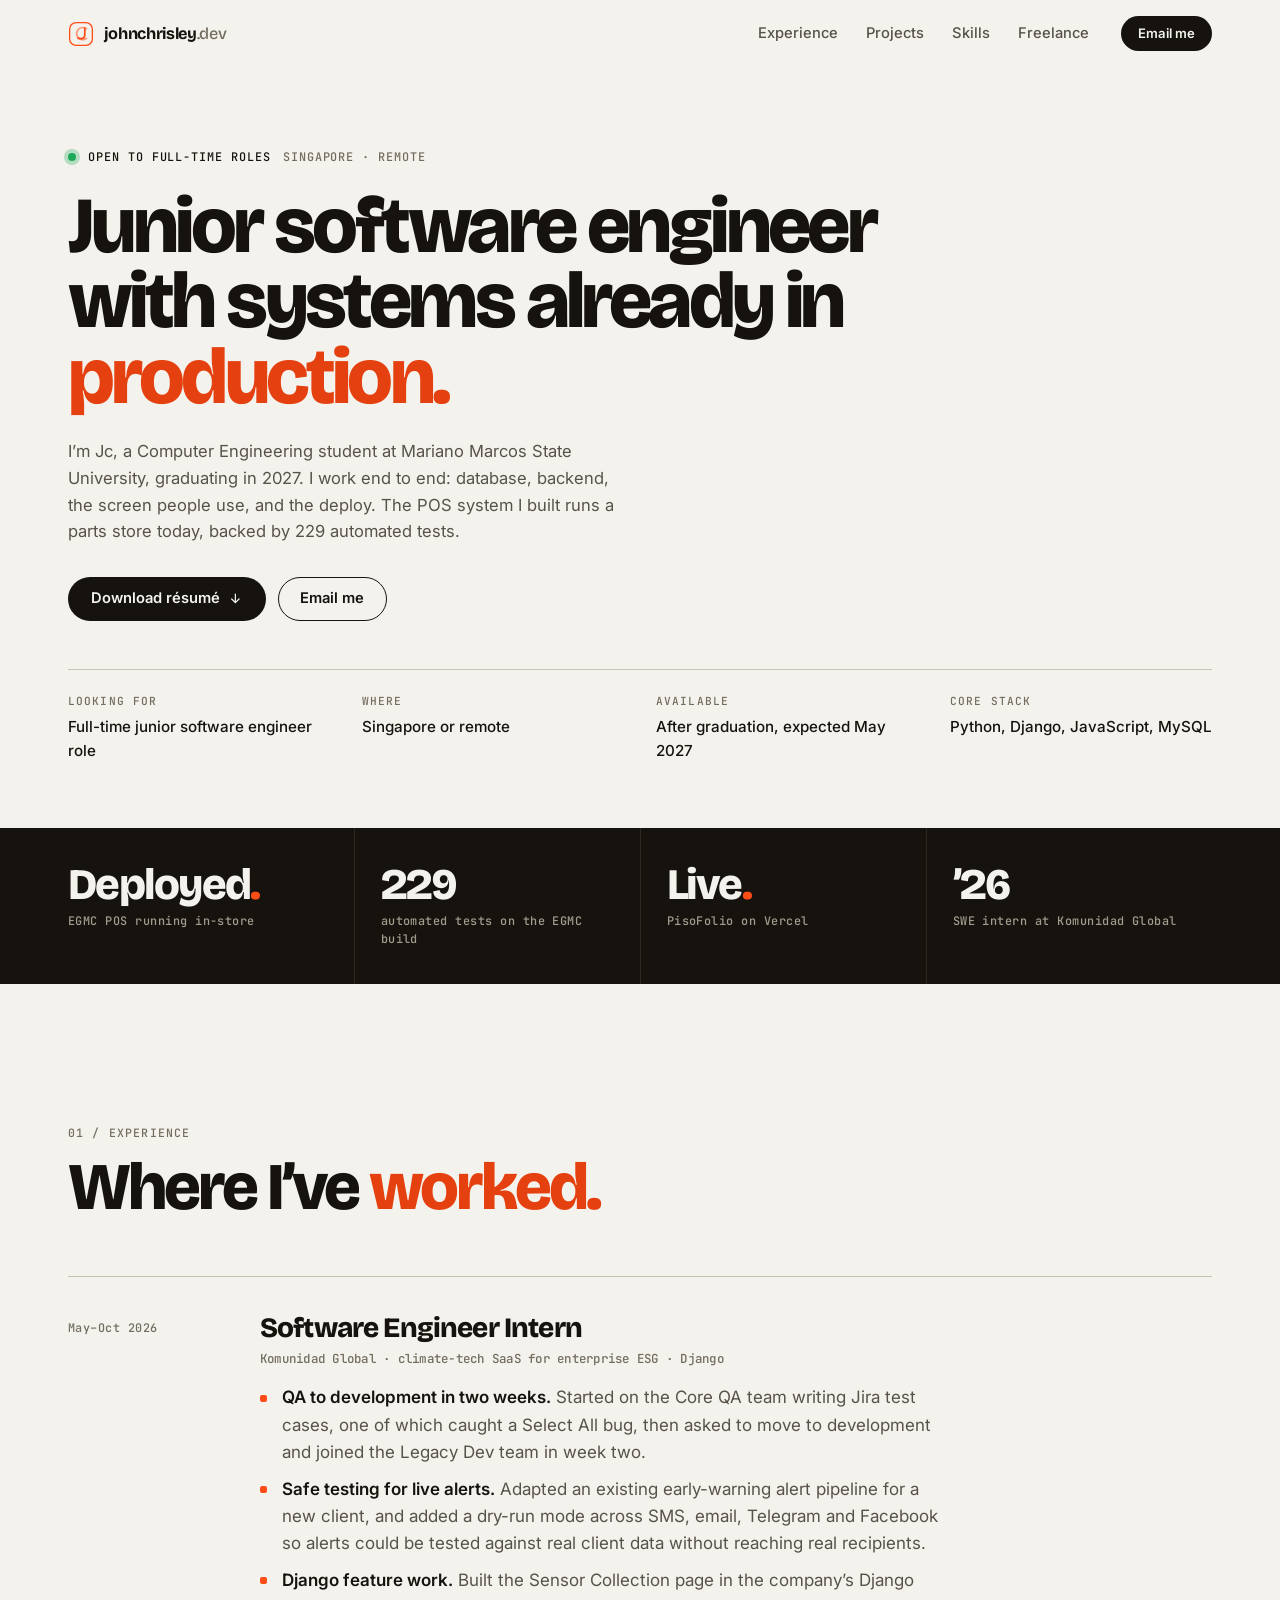
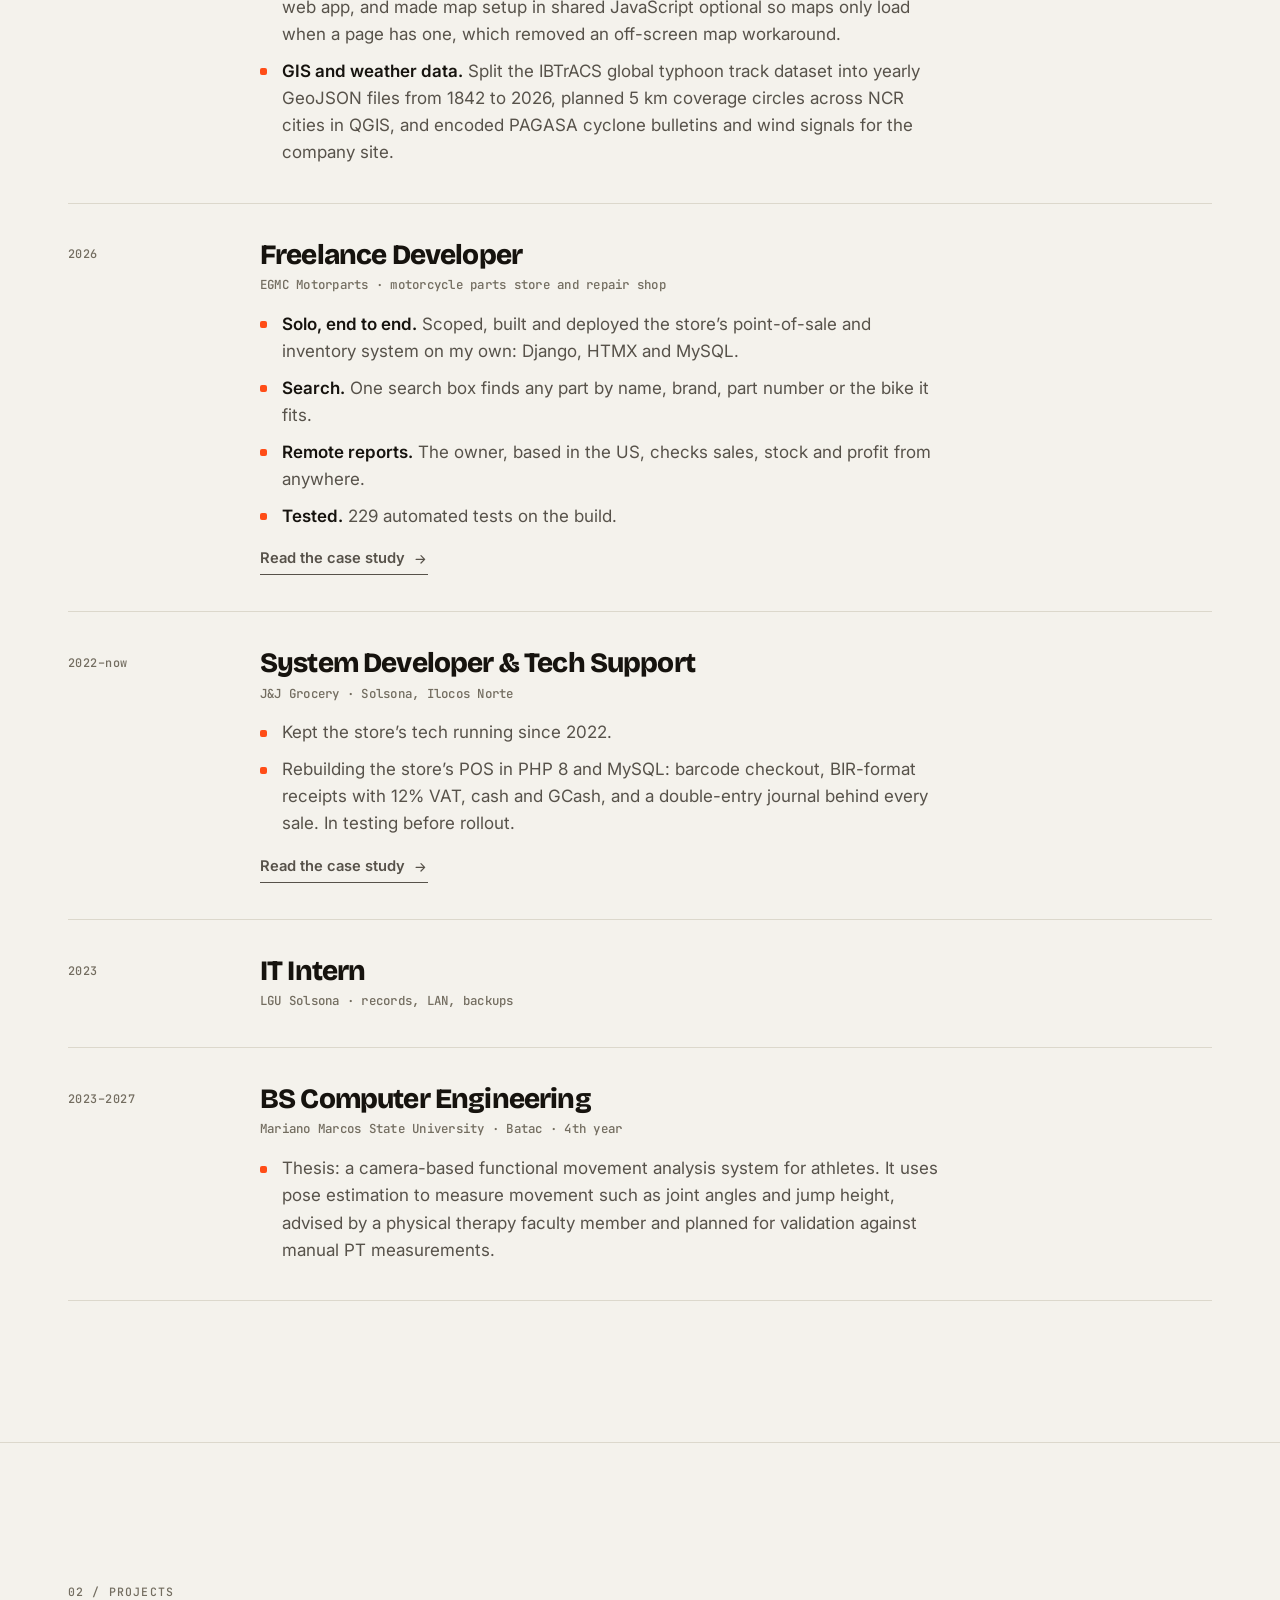
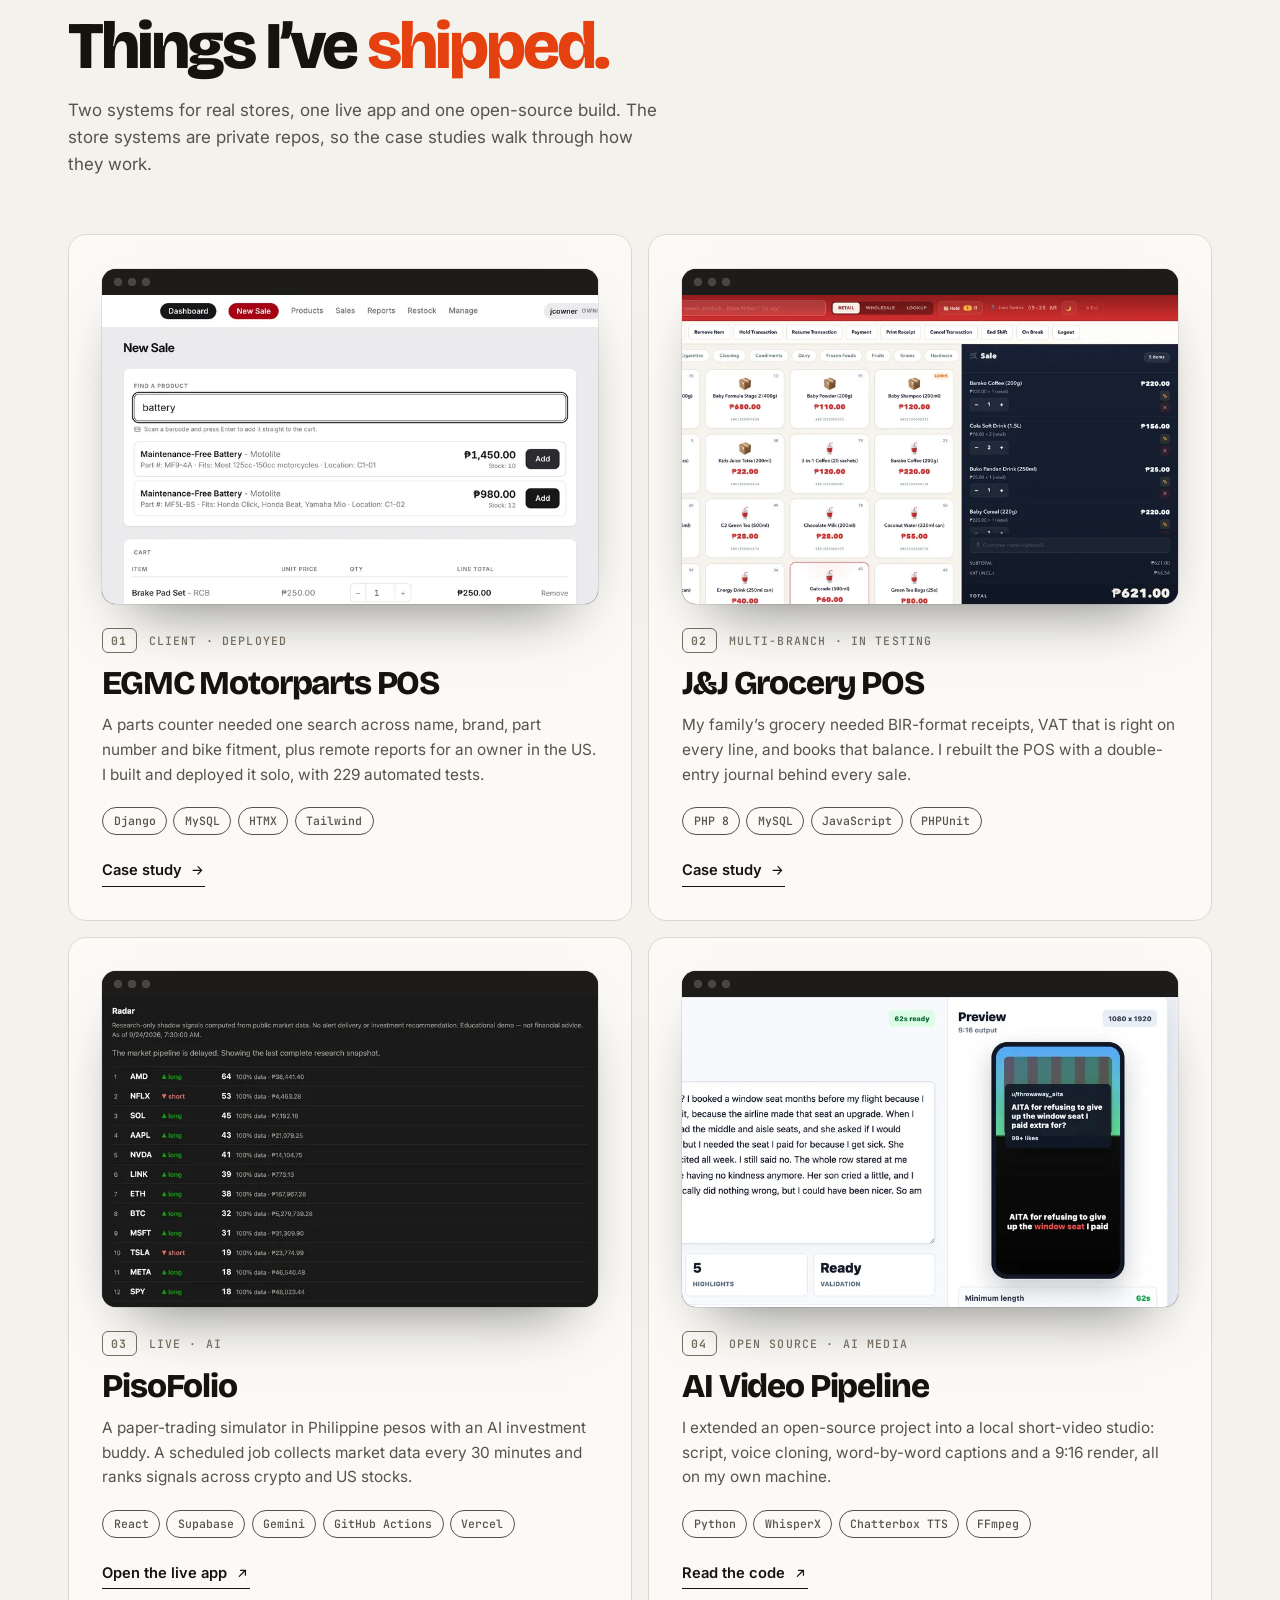
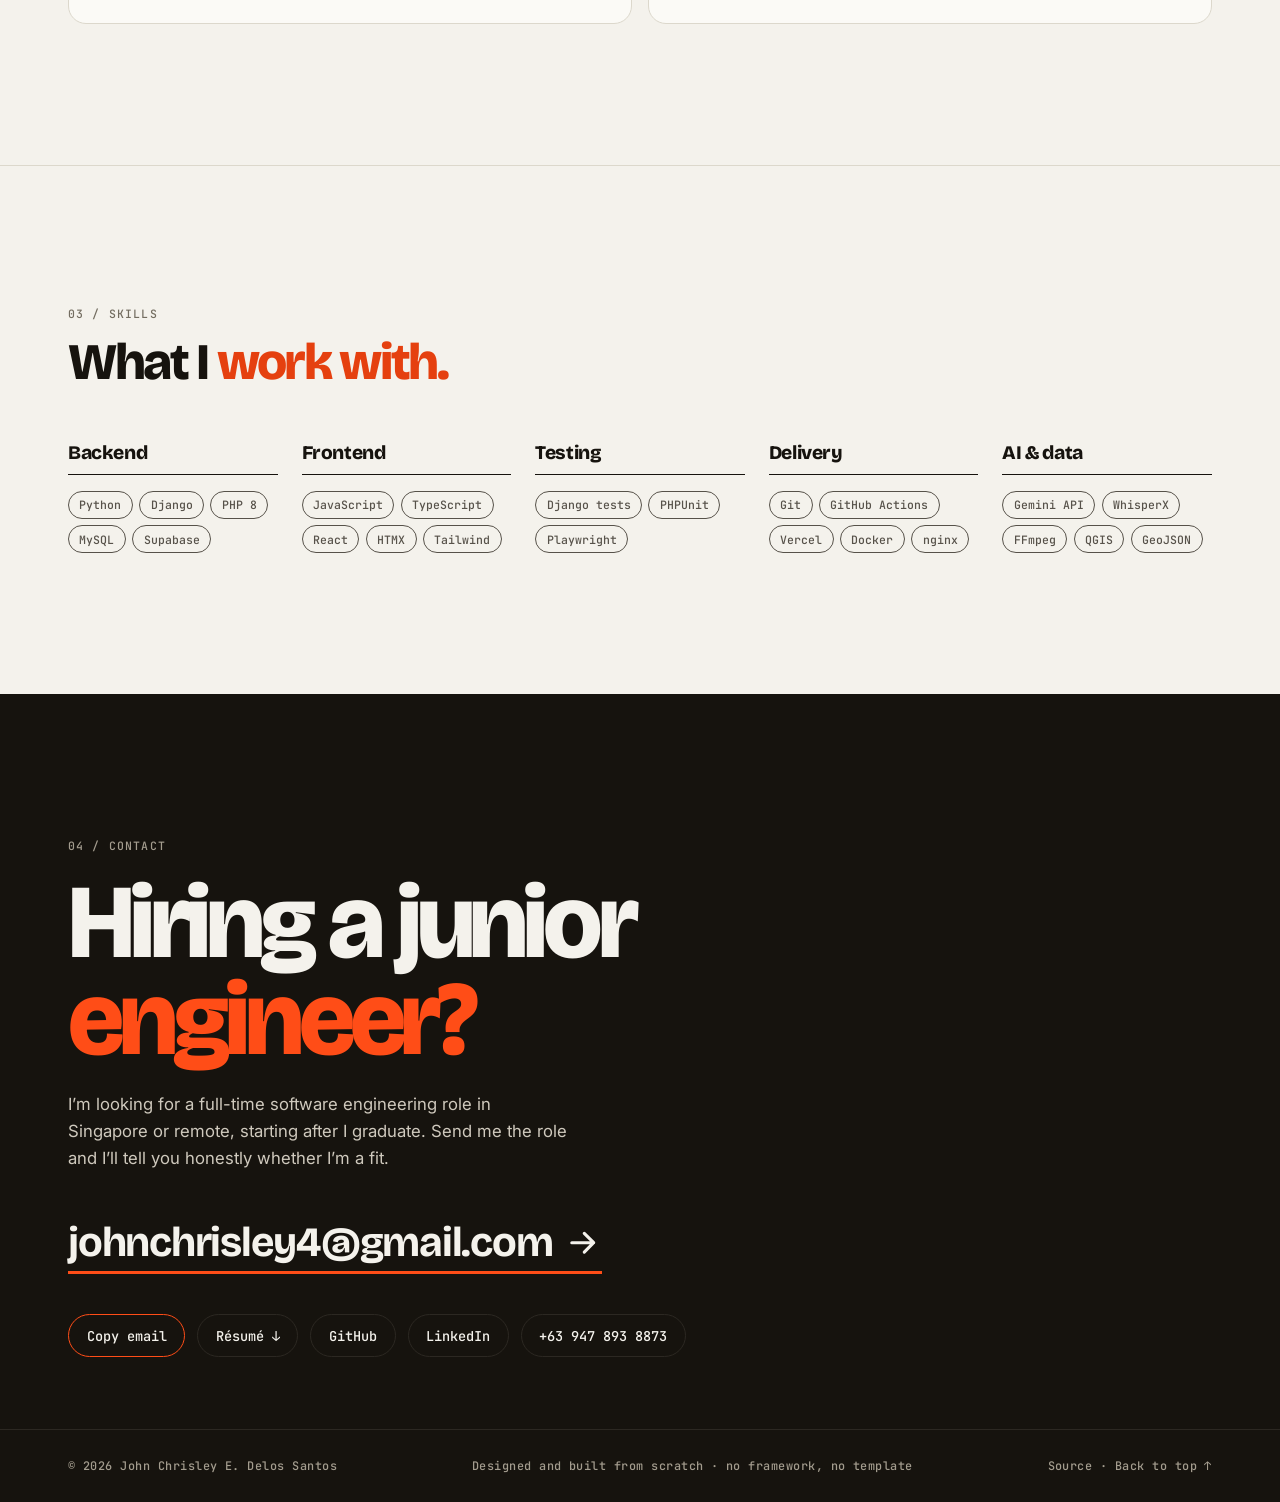
==== commit 709a5677: "Set expected graduation to May 2027" ====
--- a/hire/index.html
+++ b/hire/index.html
@@ -106,11 +106,10 @@
           </a>
           <a href="#contact" class="btn btn--line">Email me</a>
         </div>
-        <!-- TODO: confirm graduation month; "expected April 2027" comes from Jc's estimate on 2026-11-01. -->
         <dl class="facts" data-hero style="--d:4">
           <div><dt>Looking for</dt><dd>Full-time junior software engineer role</dd></div>
           <div><dt>Where</dt><dd>Singapore or remote</dd></div>
-          <div><dt>Available</dt><dd>After graduation, expected April 2027</dd></div>
+          <div><dt>Available</dt><dd>After graduation, expected May 2027</dd></div>
           <div><dt>Core stack</dt><dd>Python, Django, JavaScript, MySQL</dd></div>
         </dl>
       </div>
